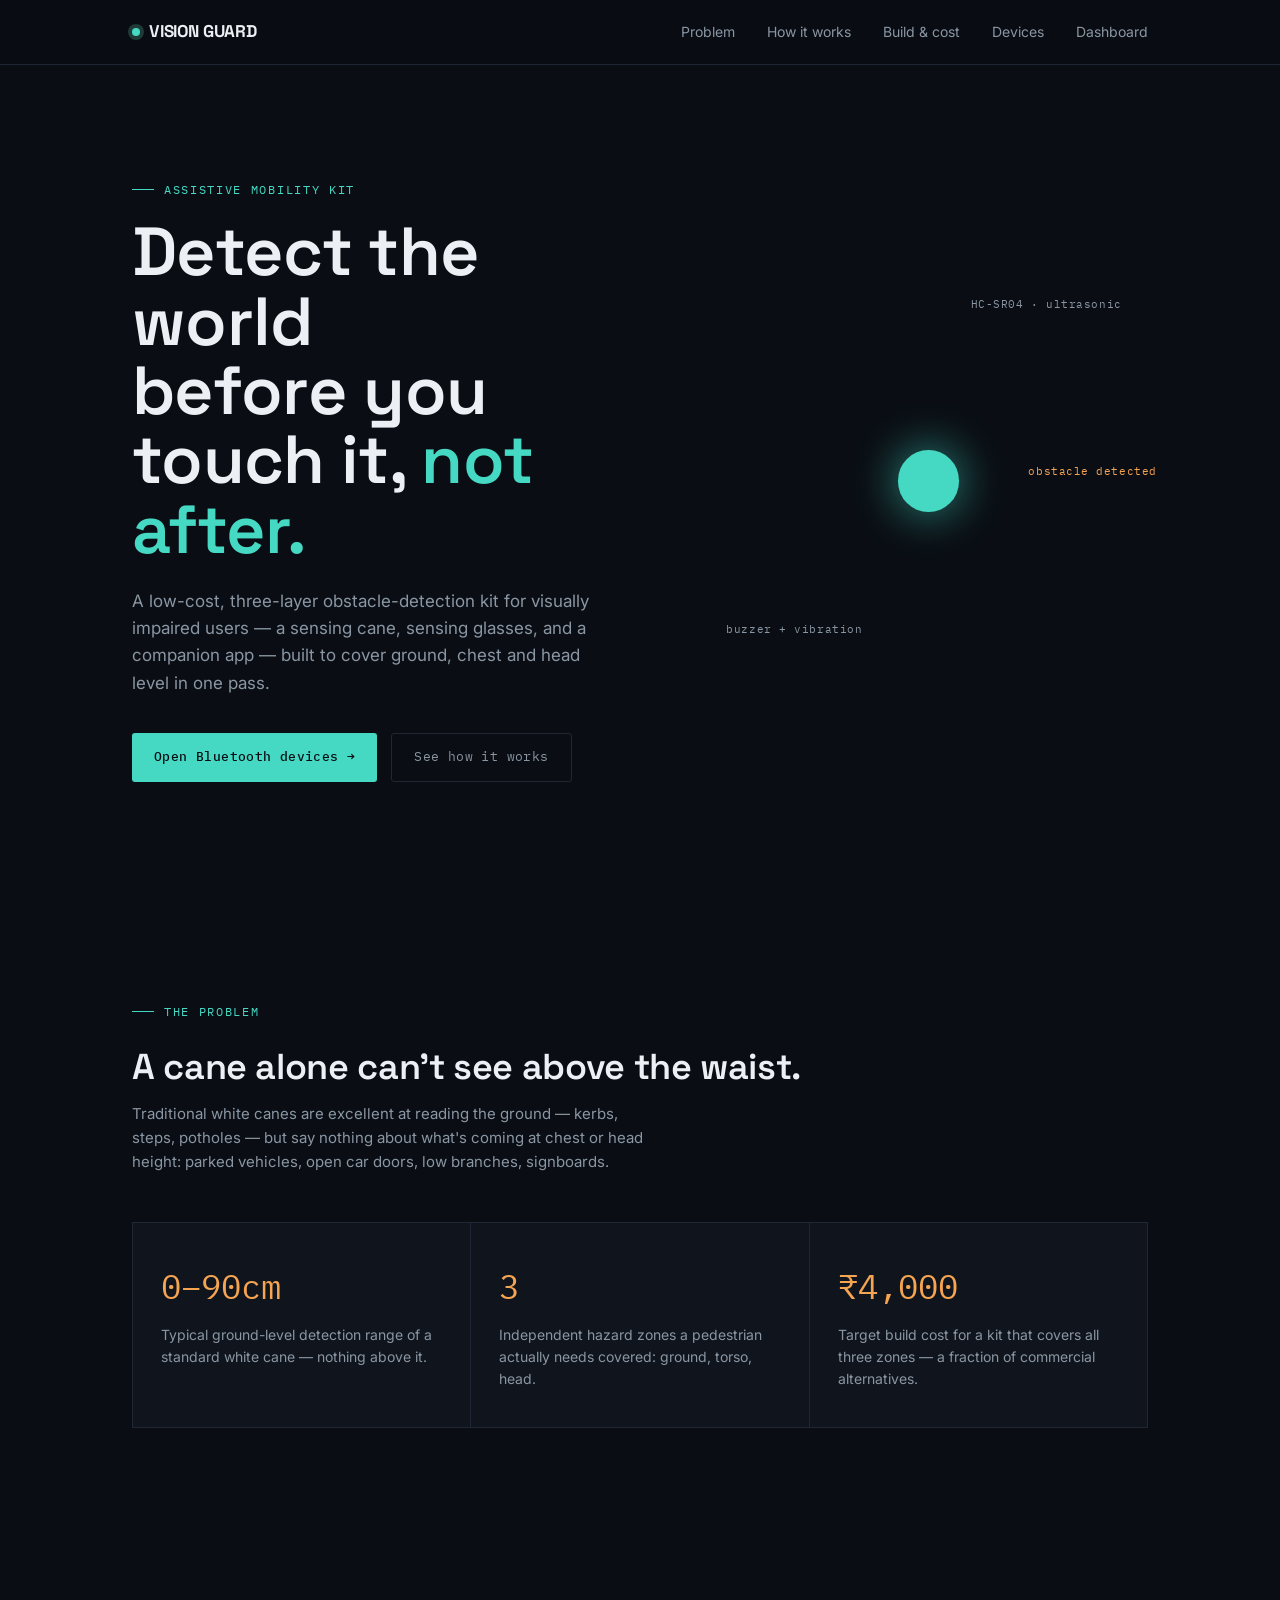
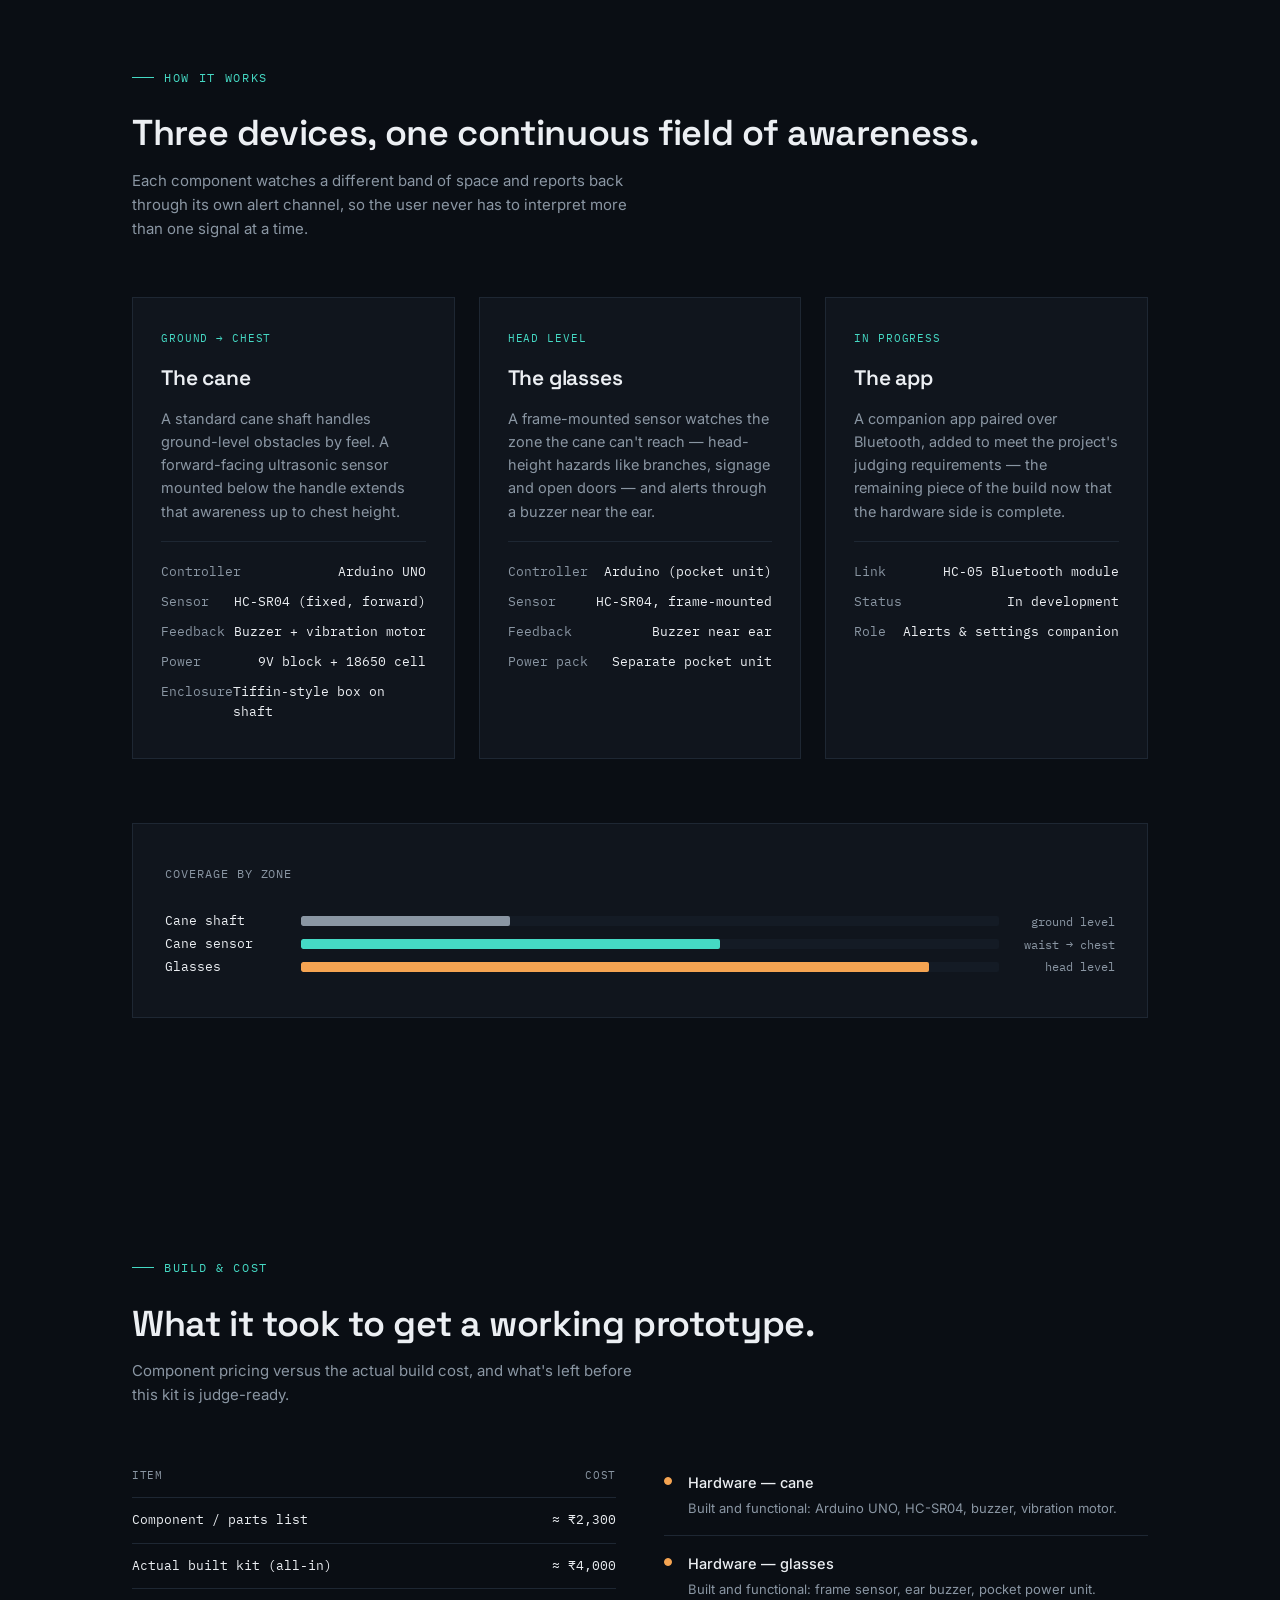
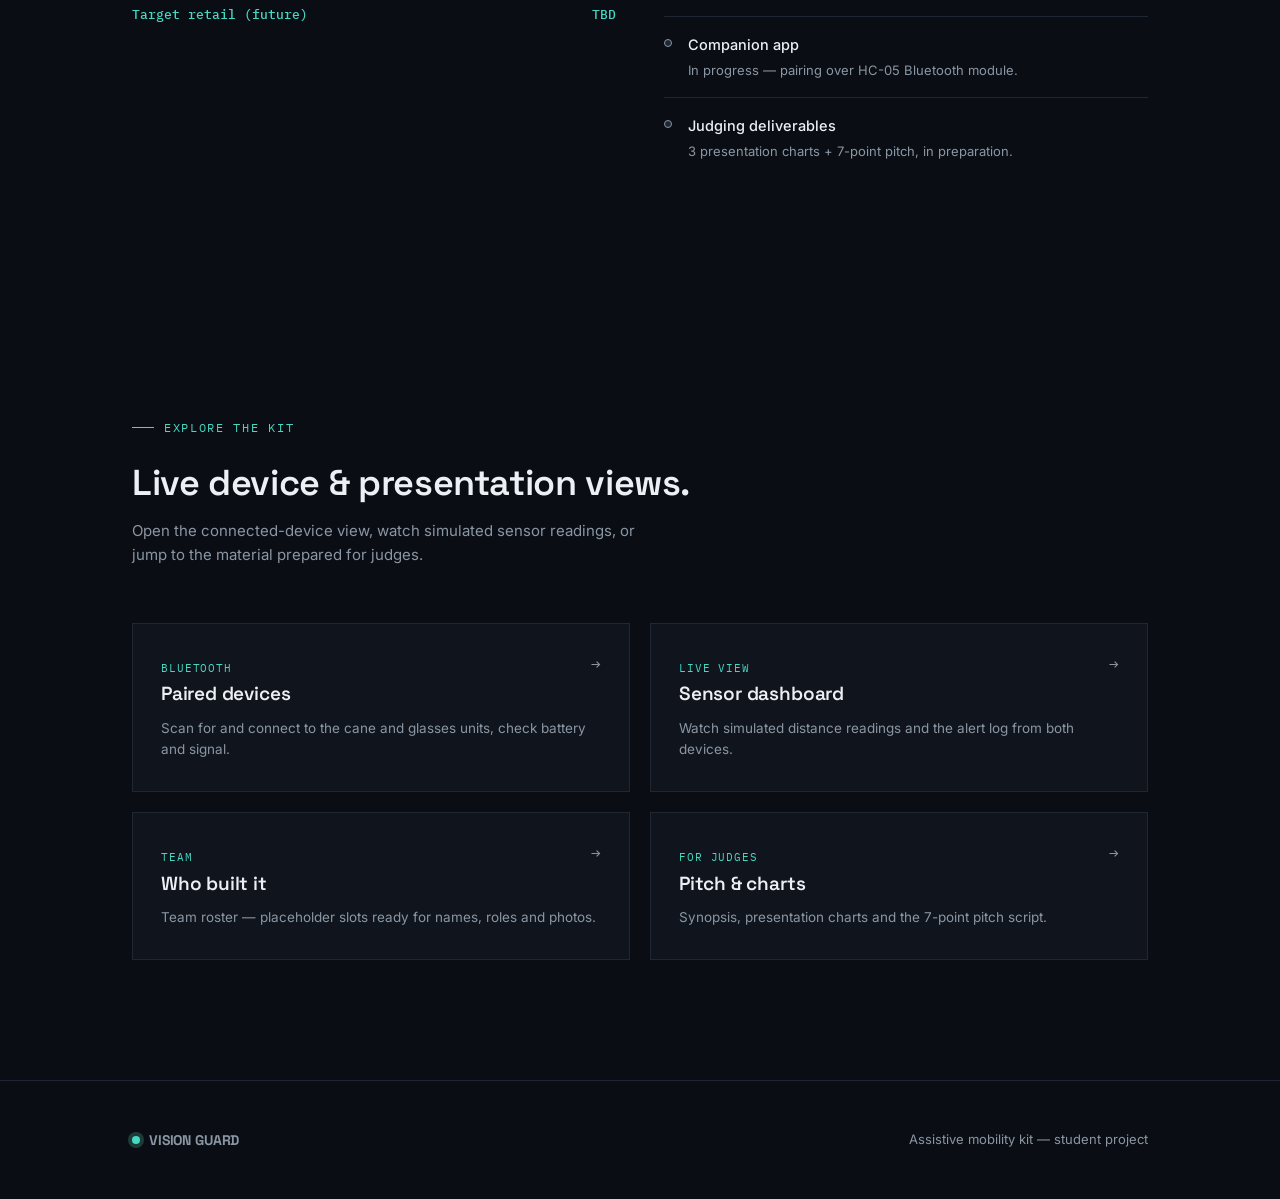
==== index.html @ 15d568cf "Add files via upload" ====
<!DOCTYPE html>
<html lang="en">
<head>
<meta charset="UTF-8">
<meta name="viewport" content="width=device-width, initial-scale=1.0">
<title>Vision Guard — Assistive Mobility Kit</title>
<link rel="preconnect" href="https://fonts.googleapis.com">
<link href="https://fonts.googleapis.com/css2?family=Space+Grotesk:wght@400;500;600;700&family=Inter:wght@400;500;600&family=IBM+Plex+Mono:wght@400;500&display=swap" rel="stylesheet">
<link rel="stylesheet" href="styles.css">
</head>
<body>

<header>
  <nav class="wrap">
    <a href="index.html" class="brand" style="text-decoration:none;"><span class="brand-dot"></span>VISION GUARD</a>
    <div class="navlinks">
      <a href="#problem">Problem</a>
      <a href="#how">How it works</a>
      <a href="#build">Build &amp; cost</a>
      <a href="devices.html">Devices</a>
      <a href="dashboard.html">Dashboard</a>
    </div>
  </nav>
</header>

<section class="hero">
  <div class="wrap hero-grid">
    <div>
      <div class="eyebrow">Assistive mobility kit</div>
      <h1>Detect the world<br>before you touch it, <span class="accent">not after.</span></h1>
      <p class="lede">A low-cost, three-layer obstacle-detection kit for visually impaired users — a sensing cane, sensing glasses, and a companion app — built to cover ground, chest and head level in one pass.</p>
      <div class="cta-row">
        <a href="devices.html" class="btn btn-primary">Open Bluetooth devices →</a>
        <a href="#how" class="btn btn-ghost">See how it works</a>
      </div>
    </div>
    <div class="sonar">
      <div class="sonar-ring r1"></div>
      <div class="sonar-ring r2"></div>
      <div class="sonar-ring r3"></div>
      <div class="sonar-core"></div>
      <span class="sonar-label l1">HC-SR04 · ultrasonic</span>
      <span class="sonar-label l2">buzzer + vibration</span>
      <span class="sonar-label l3">obstacle detected</span>
    </div>
  </div>
</section>

<section id="problem">
  <div class="wrap">
    <div class="eyebrow reveal">The problem</div>
    <h2 class="reveal">A cane alone can't see above the waist.</h2>
    <p class="section-sub reveal">Traditional white canes are excellent at reading the ground — kerbs, steps, potholes — but say nothing about what's coming at chest or head height: parked vehicles, open car doors, low branches, signboards.</p>
    <div class="problem-grid">
      <div class="stat-card reveal">
        <div class="stat-num">0–90cm</div>
        <p>Typical ground-level detection range of a standard white cane — nothing above it.</p>
      </div>
      <div class="stat-card reveal">
        <div class="stat-num">3</div>
        <p>Independent hazard zones a pedestrian actually needs covered: ground, torso, head.</p>
      </div>
      <div class="stat-card reveal">
        <div class="stat-num">₹4,000</div>
        <p>Target build cost for a kit that covers all three zones — a fraction of commercial alternatives.</p>
      </div>
    </div>
  </div>
</section>

<section id="how">
  <div class="wrap">
    <div class="eyebrow reveal">How it works</div>
    <h2 class="reveal">Three devices, one continuous field of awareness.</h2>
    <p class="section-sub reveal">Each component watches a different band of space and reports back through its own alert channel, so the user never has to interpret more than one signal at a time.</p>

    <div class="device-row">
      <div class="device-card reveal">
        <div class="device-tag">Ground → chest</div>
        <h3>The cane</h3>
        <p>A standard cane shaft handles ground-level obstacles by feel. A forward-facing ultrasonic sensor mounted below the handle extends that awareness up to chest height.</p>
        <ul class="spec-list">
          <li><span>Controller</span><span>Arduino UNO</span></li>
          <li><span>Sensor</span><span>HC-SR04 (fixed, forward)</span></li>
          <li><span>Feedback</span><span>Buzzer + vibration motor</span></li>
          <li><span>Power</span><span>9V block + 18650 cell</span></li>
          <li><span>Enclosure</span><span>Tiffin-style box on shaft</span></li>
        </ul>
      </div>

      <div class="device-card reveal">
        <div class="device-tag">Head level</div>
        <h3>The glasses</h3>
        <p>A frame-mounted sensor watches the zone the cane can't reach — head-height hazards like branches, signage and open doors — and alerts through a buzzer near the ear.</p>
        <ul class="spec-list">
          <li><span>Controller</span><span>Arduino (pocket unit)</span></li>
          <li><span>Sensor</span><span>HC-SR04, frame-mounted</span></li>
          <li><span>Feedback</span><span>Buzzer near ear</span></li>
          <li><span>Power pack</span><span>Separate pocket unit</span></li>
        </ul>
      </div>

      <div class="device-card reveal">
        <div class="device-tag">In progress</div>
        <h3>The app</h3>
        <p>A companion app paired over Bluetooth, added to meet the project's judging requirements — the remaining piece of the build now that the hardware side is complete.</p>
        <ul class="spec-list">
          <li><span>Link</span><span>HC-05 Bluetooth module</span></li>
          <li><span>Status</span><span>In development</span></li>
          <li><span>Role</span><span>Alerts &amp; settings companion</span></li>
        </ul>
      </div>
    </div>

    <div class="coverage reveal">
      <div class="coverage-title">Coverage by zone</div>
      <div class="cov-bar">
        <div class="cov-row">
          <span class="label">Cane shaft</span>
          <div class="cov-track"><div class="cov-fill" style="width:30%; background:var(--fog);"></div></div>
          <span class="range">ground level</span>
        </div>
        <div class="cov-row">
          <span class="label">Cane sensor</span>
          <div class="cov-track"><div class="cov-fill" style="width:60%; background:var(--teal);"></div></div>
          <span class="range">waist → chest</span>
        </div>
        <div class="cov-row">
          <span class="label">Glasses</span>
          <div class="cov-track"><div class="cov-fill" style="width:90%; background:var(--amber);"></div></div>
          <span class="range">head level</span>
        </div>
      </div>
    </div>
  </div>
</section>

<section id="build">
  <div class="wrap">
    <div class="eyebrow reveal">Build &amp; cost</div>
    <h2 class="reveal">What it took to get a working prototype.</h2>
    <p class="section-sub reveal">Component pricing versus the actual build cost, and what's left before this kit is judge-ready.</p>

    <div class="cost-split">
      <div class="reveal">
        <table class="cost-table">
          <tr><th>Item</th><th>Cost</th></tr>
          <tr><td>Component / parts list</td><td>≈ ₹2,300</td></tr>
          <tr><td>Actual built kit (all-in)</td><td>≈ ₹4,000</td></tr>
          <tr class="cost-total"><td>Target retail (future)</td><td>TBD</td></tr>
        </table>
      </div>
      <div class="reveal">
        <div class="roadmap-item">
          <span class="roadmap-dot active"></span>
          <div><h4>Hardware — cane</h4><p>Built and functional: Arduino UNO, HC-SR04, buzzer, vibration motor.</p></div>
        </div>
        <div class="roadmap-item">
          <span class="roadmap-dot active"></span>
          <div><h4>Hardware — glasses</h4><p>Built and functional: frame sensor, ear buzzer, pocket power unit.</p></div>
        </div>
        <div class="roadmap-item">
          <span class="roadmap-dot"></span>
          <div><h4>Companion app</h4><p>In progress — pairing over HC-05 Bluetooth module.</p></div>
        </div>
        <div class="roadmap-item">
          <span class="roadmap-dot"></span>
          <div><h4>Judging deliverables</h4><p>3 presentation charts + 7-point pitch, in preparation.</p></div>
        </div>
      </div>
    </div>
  </div>
</section>

<section id="explore">
  <div class="wrap">
    <div class="eyebrow reveal">Explore the kit</div>
    <h2 class="reveal">Live device &amp; presentation views.</h2>
    <p class="section-sub reveal">Open the connected-device view, watch simulated sensor readings, or jump to the material prepared for judges.</p>
    <div class="launch-grid">
      <a href="devices.html" class="launch-card reveal">
        <span class="lc-tag">Bluetooth</span>
        <h3>Paired devices</h3>
        <p>Scan for and connect to the cane and glasses units, check battery and signal.</p>
        <span class="lc-arrow">→</span>
      </a>
      <a href="dashboard.html" class="launch-card reveal">
        <span class="lc-tag">Live view</span>
        <h3>Sensor dashboard</h3>
        <p>Watch simulated distance readings and the alert log from both devices.</p>
        <span class="lc-arrow">→</span>
      </a>
      <a href="team.html" class="launch-card reveal">
        <span class="lc-tag">Team</span>
        <h3>Who built it</h3>
        <p>Team roster — placeholder slots ready for names, roles and photos.</p>
        <span class="lc-arrow">→</span>
      </a>
      <a href="pitch.html" class="launch-card reveal">
        <span class="lc-tag">For judges</span>
        <h3>Pitch &amp; charts</h3>
        <p>Synopsis, presentation charts and the 7-point pitch script.</p>
        <span class="lc-arrow">→</span>
      </a>
    </div>
  </div>
</section>

<footer>
  <div class="wrap footer-row">
    <div class="brand"><span class="brand-dot"></span>VISION GUARD</div>
    <div>Assistive mobility kit — student project</div>
  </div>
</footer>

<script>
  const revealEls = document.querySelectorAll('.reveal');
  const io = new IntersectionObserver((entries)=>{
    entries.forEach(e=>{
      if(e.isIntersecting){ e.target.classList.add('in'); io.unobserve(e.target); }
    });
  }, {threshold:0.12});
  revealEls.forEach(el=>io.observe(el));
</script>

</body>
</html>
---- styles.css ----
:root{
    --ink:#0A0E14;
    --panel:#10151D;
    --panel-raised:#141B25;
    --line:#1E2733;
    --fog:#8A96A3;
    --paper:#ECEFF3;
    --teal:#45D9C4;
    --teal-dim:#1F3B38;
    --amber:#F5A452;
    --amber-dim:#3A2A1A;
    --display: 'Space Grotesk', sans-serif;
    --body: 'Inter', sans-serif;
    --mono: 'IBM Plex Mono', monospace;
  }

  *{margin:0;padding:0;box-sizing:border-box;}
  html{scroll-behavior:smooth;}
  body{
    background:var(--ink);
    color:var(--paper);
    font-family:var(--body);
    line-height:1.6;
    overflow-x:hidden;
  }
  a{color:inherit;}

  ::selection{background:var(--teal);color:var(--ink);}

  @media (prefers-reduced-motion: reduce){
    *{animation-duration:0.01ms !important; animation-iteration-count:1 !important; transition-duration:0.01ms !important;}
  }

  /* ---------- layout shells ---------- */
  .wrap{max-width:1080px;margin:0 auto;padding:0 32px;}
  section{padding:120px 0;}
  @media (max-width:720px){
    section{padding:72px 0;}
    .wrap{padding:0 20px;}
  }

  .eyebrow{
    font-family:var(--mono);
    font-size:12px;
    letter-spacing:0.14em;
    text-transform:uppercase;
    color:var(--teal);
    display:flex;
    align-items:center;
    gap:10px;
    margin-bottom:18px;
  }
  .eyebrow::before{
    content:"";
    width:22px;height:1px;
    background:var(--teal);
    display:inline-block;
  }

  h1,h2,h3{font-family:var(--display); font-weight:600; letter-spacing:-0.01em;}

  /* ---------- nav ---------- */
  header{
    position:fixed; top:0; left:0; right:0;
    z-index:50;
    background:rgba(10,14,20,0.72);
    backdrop-filter:blur(10px);
    border-bottom:1px solid var(--line);
  }
  nav.wrap{
    display:flex; align-items:center; justify-content:space-between;
    height:64px;
  }
  .brand{
    font-family:var(--display); font-weight:700; font-size:17px;
    display:flex; align-items:center; gap:9px;
    letter-spacing:-0.01em;
  }
  .brand-dot{
    width:8px;height:8px;border-radius:50%;
    background:var(--teal);
    box-shadow:0 0 0 4px var(--teal-dim);
  }
  .navlinks{display:flex; gap:32px; font-size:14px; color:var(--fog);}
  .navlinks a{text-decoration:none; transition:color .2s;}
  .navlinks a:hover{color:var(--paper);}
  @media (max-width:640px){ .navlinks{display:none;} }

  /* ---------- hero / sonar ---------- */
  .hero{
    padding:180px 0 100px;
    position:relative;
    overflow:hidden;
  }
  .hero-grid{
    display:grid;
    grid-template-columns:1.1fr 0.9fr;
    gap:40px;
    align-items:center;
  }
  @media (max-width:860px){
    .hero-grid{grid-template-columns:1fr; gap:64px;}
    .hero{padding:140px 0 60px;}
  }

  .hero h1{
    font-size:clamp(40px,6vw,68px);
    line-height:1.02;
    margin-bottom:24px;
  }
  .hero h1 .accent{color:var(--teal);}
  .hero p.lede{
    font-size:17px;
    color:var(--fog);
    max-width:460px;
    margin-bottom:36px;
  }
  .cta-row{display:flex; gap:14px; flex-wrap:wrap;}
  .btn{
    font-family:var(--mono);
    font-size:13px;
    letter-spacing:0.03em;
    padding:13px 22px;
    border-radius:3px;
    text-decoration:none;
    display:inline-flex;
    align-items:center;
    gap:8px;
    transition:transform .15s ease, background .2s ease, border-color .2s ease;
  }
  .btn-primary{
    background:var(--teal);
    color:var(--ink);
    font-weight:500;
  }
  .btn-primary:hover{transform:translateY(-1px); background:#5be6d2;}
  .btn-ghost{
    border:1px solid var(--line);
    color:var(--fog);
  }
  .btn-ghost:hover{border-color:var(--teal); color:var(--paper);}

  /* sonar visual */
  .sonar{
    position:relative;
    aspect-ratio:1/1;
    display:flex; align-items:center; justify-content:center;
  }
  .sonar-ring{
    position:absolute;
    border:1px solid var(--teal);
    border-radius:50%;
    opacity:0;
    animation:ping 3.6s cubic-bezier(.25,.6,.4,1) infinite;
  }
  .sonar-ring.r1{width:34%; height:34%; animation-delay:0s;}
  .sonar-ring.r2{width:34%; height:34%; animation-delay:1.2s;}
  .sonar-ring.r3{width:34%; height:34%; animation-delay:2.4s;}
  @keyframes ping{
    0%{ width:20%; height:20%; opacity:0.9; border-color:var(--teal);}
    70%{ opacity:0.15; }
    100%{ width:98%; height:98%; opacity:0; border-color:var(--amber);}
  }
  .sonar-core{
    position:relative;
    z-index:2;
    width:14%; height:14%;
    border-radius:50%;
    background:var(--teal);
    box-shadow:0 0 40px 6px rgba(69,217,196,0.45);
  }
  .sonar-label{
    position:absolute;
    font-family:var(--mono);
    font-size:11px;
    color:var(--fog);
    letter-spacing:0.05em;
  }
  .sonar-label.l1{ top:8%; right:6%; }
  .sonar-label.l2{ bottom:14%; left:4%; }
  .sonar-label.l3{ top:46%; right:-2%; color:var(--amber); }

  /* ---------- section: problem ---------- */
  .problem-grid{
    display:grid;
    grid-template-columns:repeat(3,1fr);
    gap:1px;
    background:var(--line);
    border:1px solid var(--line);
    margin-top:48px;
  }
  @media (max-width:720px){ .problem-grid{grid-template-columns:1fr;} }
  .stat-card{
    background:var(--panel);
    padding:36px 28px;
  }
  .stat-num{
    font-family:var(--mono);
    font-size:34px;
    color:var(--amber);
    margin-bottom:10px;
  }
  .stat-card p{color:var(--fog); font-size:14px;}

  /* ---------- section: how it works ---------- */
  .device-row{
    display:grid;
    grid-template-columns:repeat(3, 1fr);
    gap:24px;
    margin-top:56px;
  }
  @media (max-width:860px){ .device-row{grid-template-columns:1fr;} }

  .device-card{
    background:var(--panel);
    border:1px solid var(--line);
    padding:32px 28px;
    position:relative;
    transition:border-color .2s ease, transform .2s ease;
  }
  .device-card:hover{ border-color:var(--teal); transform:translateY(-3px); }
  .device-tag{
    font-family:var(--mono);
    font-size:11px;
    color:var(--teal);
    letter-spacing:0.08em;
    text-transform:uppercase;
    margin-bottom:14px;
  }
  .device-card h3{font-size:21px; margin-bottom:12px;}
  .device-card p{color:var(--fog); font-size:14.5px; margin-bottom:18px;}
  .spec-list{list-style:none; border-top:1px solid var(--line); padding-top:14px;}
  .spec-list li{
    display:flex; justify-content:space-between;
    font-family:var(--mono);
    font-size:12.5px;
    color:var(--fog);
    padding:5px 0;
  }
  .spec-list li span:last-child{color:var(--paper);}

  /* coverage diagram */
  .coverage{
    margin-top:64px;
    background:var(--panel);
    border:1px solid var(--line);
    padding:40px 32px;
  }
  .coverage-title{font-family:var(--mono); font-size:12px; color:var(--fog); letter-spacing:0.08em; text-transform:uppercase; margin-bottom:28px;}
  .cov-bar{display:flex; flex-direction:column; gap:2px;}
  .cov-row{
    display:grid;
    grid-template-columns:120px 1fr 100px;
    align-items:center;
    gap:16px;
  }
  @media (max-width:600px){ .cov-row{grid-template-columns:90px 1fr 70px; font-size:12px;} }
  .cov-row .label{font-family:var(--mono); font-size:13px; color:var(--paper);}
  .cov-track{height:10px; background:var(--panel-raised); border-radius:2px; overflow:hidden;}
  .cov-fill{height:100%; border-radius:2px;}
  .cov-row .range{font-family:var(--mono); font-size:12px; color:var(--fog); text-align:right;}

  /* ---------- build & cost ---------- */
  .cost-split{
    display:grid;
    grid-template-columns:1fr 1fr;
    gap:48px;
    margin-top:48px;
    align-items:start;
  }
  @media (max-width:780px){ .cost-split{grid-template-columns:1fr; gap:40px;} }
  .cost-table{width:100%; border-collapse:collapse; font-family:var(--mono); font-size:13px;}
  .cost-table td, .cost-table th{padding:12px 0; border-bottom:1px solid var(--line); text-align:left;}
  .cost-table th{color:var(--fog); font-weight:400; font-size:11px; text-transform:uppercase; letter-spacing:0.06em;}
  .cost-table td:last-child, .cost-table th:last-child{text-align:right;}
  .cost-total td{color:var(--teal); font-weight:500; border-bottom:none; padding-top:16px;}

  .roadmap-item{
    display:flex; gap:16px;
    padding:16px 0;
    border-bottom:1px solid var(--line);
  }
  .roadmap-item:last-child{border-bottom:none;}
  .roadmap-dot{
    width:8px;height:8px;border-radius:50%;
    background:var(--line);
    border:1px solid var(--fog);
    margin-top:6px;
    flex-shrink:0;
  }
  .roadmap-dot.active{background:var(--amber); border-color:var(--amber);}
  .roadmap-item h4{font-size:14.5px; font-weight:500; margin-bottom:4px;}
  .roadmap-item p{font-size:13px; color:var(--fog);}

  /* ---------- placeholder sections ---------- */
  .placeholder{
    border:1px dashed var(--line);
    background:var(--panel);
    padding:48px 32px;
    text-align:center;
    margin-top:48px;
  }
  .placeholder .ph-tag{
    font-family:var(--mono); font-size:11px; color:var(--amber);
    letter-spacing:0.08em; text-transform:uppercase; margin-bottom:10px;
  }
  .placeholder h4{font-size:18px; margin-bottom:8px; color:var(--paper);}
  .placeholder p{font-size:13.5px; color:var(--fog); max-width:480px; margin:0 auto;}

  .team-grid{
    display:grid;
    grid-template-columns:repeat(4,1fr);
    gap:20px;
    margin-top:48px;
  }
  @media (max-width:780px){ .team-grid{grid-template-columns:repeat(2,1fr);} }
  .team-slot{
    aspect-ratio:3/4;
    border:1px dashed var(--line);
    background:var(--panel);
    display:flex; flex-direction:column; align-items:center; justify-content:center;
    gap:8px;
    color:var(--fog);
    font-family:var(--mono); font-size:12px;
  }
  .team-slot .plus{font-size:22px; color:var(--line);}

  /* ---------- footer ---------- */
  footer{
    border-top:1px solid var(--line);
    padding:48px 0;
    color:var(--fog);
    font-size:13px;
  }
  .footer-row{display:flex; justify-content:space-between; align-items:center; flex-wrap:wrap; gap:16px;}
  .footer-row .brand{font-size:14px;}

  /* reveal on scroll */
  .reveal{
    opacity:0;
    transform:translateY(18px);
    transition:opacity .6s ease, transform .6s ease;
  }
  .reveal.in{opacity:1; transform:translateY(0);}

  h2{font-size:clamp(26px,3.4vw,36px); margin-bottom:6px;}
  .section-sub{color:var(--fog); font-size:15px; max-width:520px;}

/* ---------- page hero (non-landing pages) ---------- */
.page-hero{padding:150px 0 60px;}
.page-hero h1{font-size:clamp(32px,5vw,48px); margin-bottom:14px;}
.page-hero p.lede{color:var(--fog); font-size:16px; max-width:560px;}
.status-pill{
  display:inline-flex; align-items:center; gap:8px;
  font-family:var(--mono); font-size:12px; letter-spacing:0.05em;
  padding:7px 14px; border-radius:20px;
  border:1px solid var(--line); color:var(--fog);
  margin-bottom:22px;
}
.status-pill .dot{width:7px;height:7px;border-radius:50%; background:var(--fog);}
.status-pill.on{border-color:var(--teal-dim); color:var(--teal);}
.status-pill.on .dot{background:var(--teal); box-shadow:0 0 0 3px var(--teal-dim);}

/* ---------- bluetooth scan / device cards ---------- */
.scan-bar{
  display:flex; align-items:center; justify-content:space-between;
  background:var(--panel); border:1px solid var(--line);
  padding:18px 24px; margin-top:40px; margin-bottom:28px;
}
.scan-left{display:flex; align-items:center; gap:14px;}
.scan-ring{
  width:22px; height:22px; border-radius:50%;
  border:2px solid var(--teal-dim); border-top-color:var(--teal);
  animation:spin 1s linear infinite;
}
.scan-ring.idle{animation:none; border-top-color:var(--teal-dim);}
@keyframes spin{to{transform:rotate(360deg);}}
.scan-text{font-family:var(--mono); font-size:13px; color:var(--fog);}
.scan-text b{color:var(--paper); font-weight:500;}

.device-list{display:flex; flex-direction:column; gap:14px;}
.device-row-card{
  background:var(--panel); border:1px solid var(--line);
  padding:24px 26px;
  display:grid;
  grid-template-columns:auto 1fr auto auto;
  align-items:center;
  gap:24px;
  transition:border-color .2s ease;
}
.device-row-card.connected{border-color:var(--teal-dim);}
@media (max-width:720px){
  .device-row-card{grid-template-columns:auto 1fr; row-gap:16px;}
  .device-row-card .dc-battery, .device-row-card .dc-action{grid-column:2;}
}
.dc-icon{
  width:44px; height:44px; border-radius:8px;
  background:var(--panel-raised); border:1px solid var(--line);
  display:flex; align-items:center; justify-content:center;
  font-size:19px;
}
.dc-info h4{font-size:15.5px; font-weight:500; margin-bottom:4px;}
.dc-info p{font-family:var(--mono); font-size:11.5px; color:var(--fog);}
.dc-battery{display:flex; align-items:center; gap:8px; font-family:var(--mono); font-size:12px; color:var(--fog);}
.batt-track{width:38px; height:10px; border:1px solid var(--fog); border-radius:2px; padding:1px; display:flex;}
.batt-fill{height:100%; border-radius:1px; background:var(--teal);}
.dc-action{
  font-family:var(--mono); font-size:12px; letter-spacing:0.03em;
  padding:9px 18px; border-radius:3px; cursor:pointer;
  border:1px solid var(--line); background:transparent; color:var(--fog);
  transition:all .18s ease;
}
.dc-action:hover{border-color:var(--teal); color:var(--paper);}
.dc-action.is-connected{background:var(--teal-dim); border-color:var(--teal-dim); color:var(--teal);}
.dc-action.is-connected:hover{border-color:#e0655f; color:#e0655f; background:transparent;}

/* ---------- dashboard readouts ---------- */
.readout-grid{
  display:grid; grid-template-columns:repeat(3,1fr); gap:1px;
  background:var(--line); border:1px solid var(--line);
  margin-top:40px;
}
@media (max-width:780px){ .readout-grid{grid-template-columns:1fr;} }
.readout-card{background:var(--panel); padding:28px 26px;}
.readout-label{font-family:var(--mono); font-size:11px; color:var(--fog); text-transform:uppercase; letter-spacing:0.07em; margin-bottom:12px;}
.readout-value{font-family:var(--mono); font-size:32px; color:var(--teal); margin-bottom:4px;}
.readout-value.alert{color:var(--amber);}
.readout-sub{font-size:12.5px; color:var(--fog);}

.log-panel{
  margin-top:40px; background:var(--panel); border:1px solid var(--line);
}
.log-head{
  padding:16px 24px; border-bottom:1px solid var(--line);
  font-family:var(--mono); font-size:12px; color:var(--fog);
  text-transform:uppercase; letter-spacing:0.07em;
}
.log-body{max-height:280px; overflow-y:auto;}
.log-row{
  display:grid; grid-template-columns:90px 1fr auto;
  gap:16px; padding:12px 24px;
  border-bottom:1px solid var(--line);
  font-family:var(--mono); font-size:12.5px;
  align-items:center;
}
.log-row:last-child{border-bottom:none;}
.log-time{color:var(--fog);}
.log-source{color:var(--paper);}
.log-tag{
  font-size:10.5px; padding:3px 9px; border-radius:12px;
  text-transform:uppercase; letter-spacing:0.05em;
}
.log-tag.warn{background:var(--amber-dim); color:var(--amber);}
.log-tag.info{background:var(--teal-dim); color:var(--teal);}

/* ---------- buttons row for landing nav-out ---------- */
.launch-grid{
  display:grid; grid-template-columns:repeat(2,1fr); gap:20px;
  margin-top:56px;
}
@media (max-width:720px){ .launch-grid{grid-template-columns:1fr;} }
.launch-card{
  background:var(--panel); border:1px solid var(--line);
  padding:30px 28px; text-decoration:none; color:var(--paper);
  display:block; transition:all .2s ease; position:relative;
}
.launch-card:hover{border-color:var(--teal); transform:translateY(-2px);}
.launch-card .lc-tag{font-family:var(--mono); font-size:11px; color:var(--teal); letter-spacing:0.08em; text-transform:uppercase; margin-bottom:12px;}
.launch-card h3{font-size:19px; margin-bottom:8px;}
.launch-card p{font-size:13.5px; color:var(--fog); margin-bottom:0;}
.launch-card .lc-arrow{position:absolute; top:28px; right:28px; color:var(--fog); font-family:var(--mono); transition:transform .2s ease;}
.launch-card:hover .lc-arrow{transform:translateX(4px); color:var(--teal);}
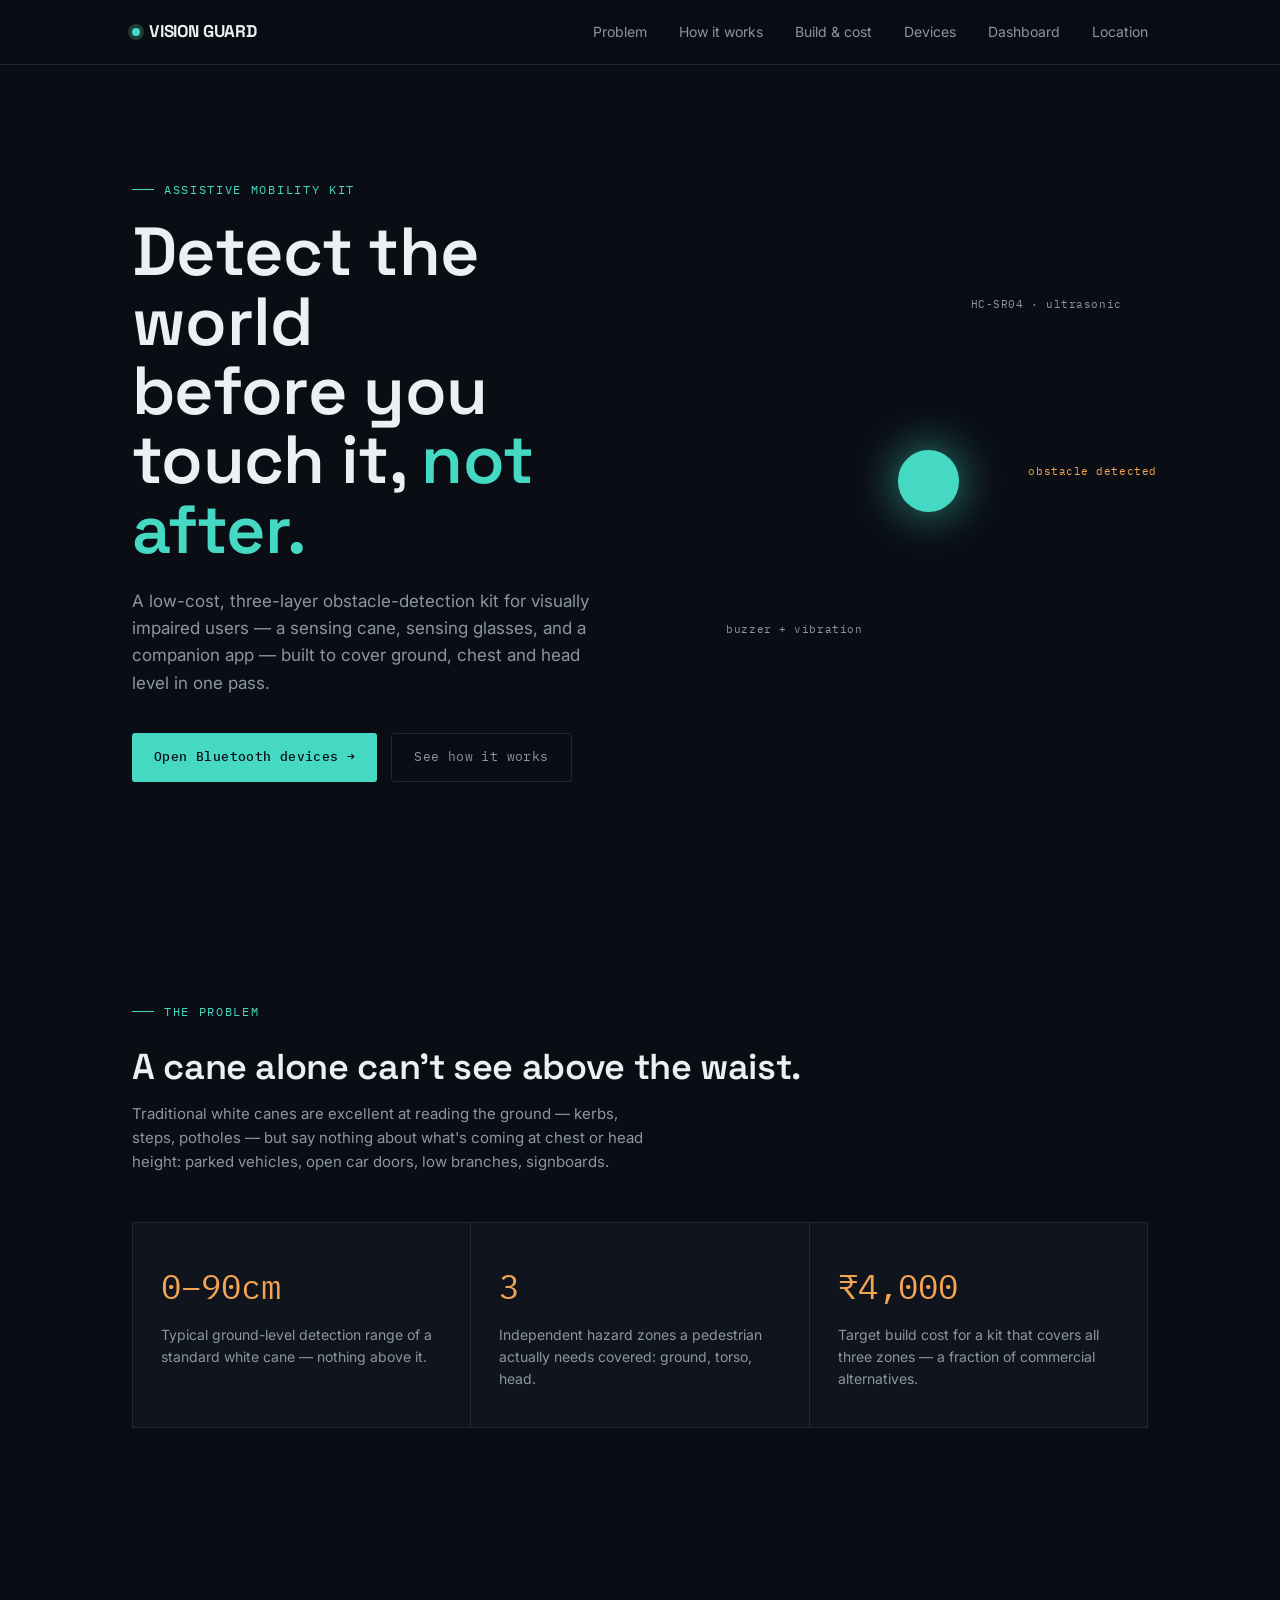
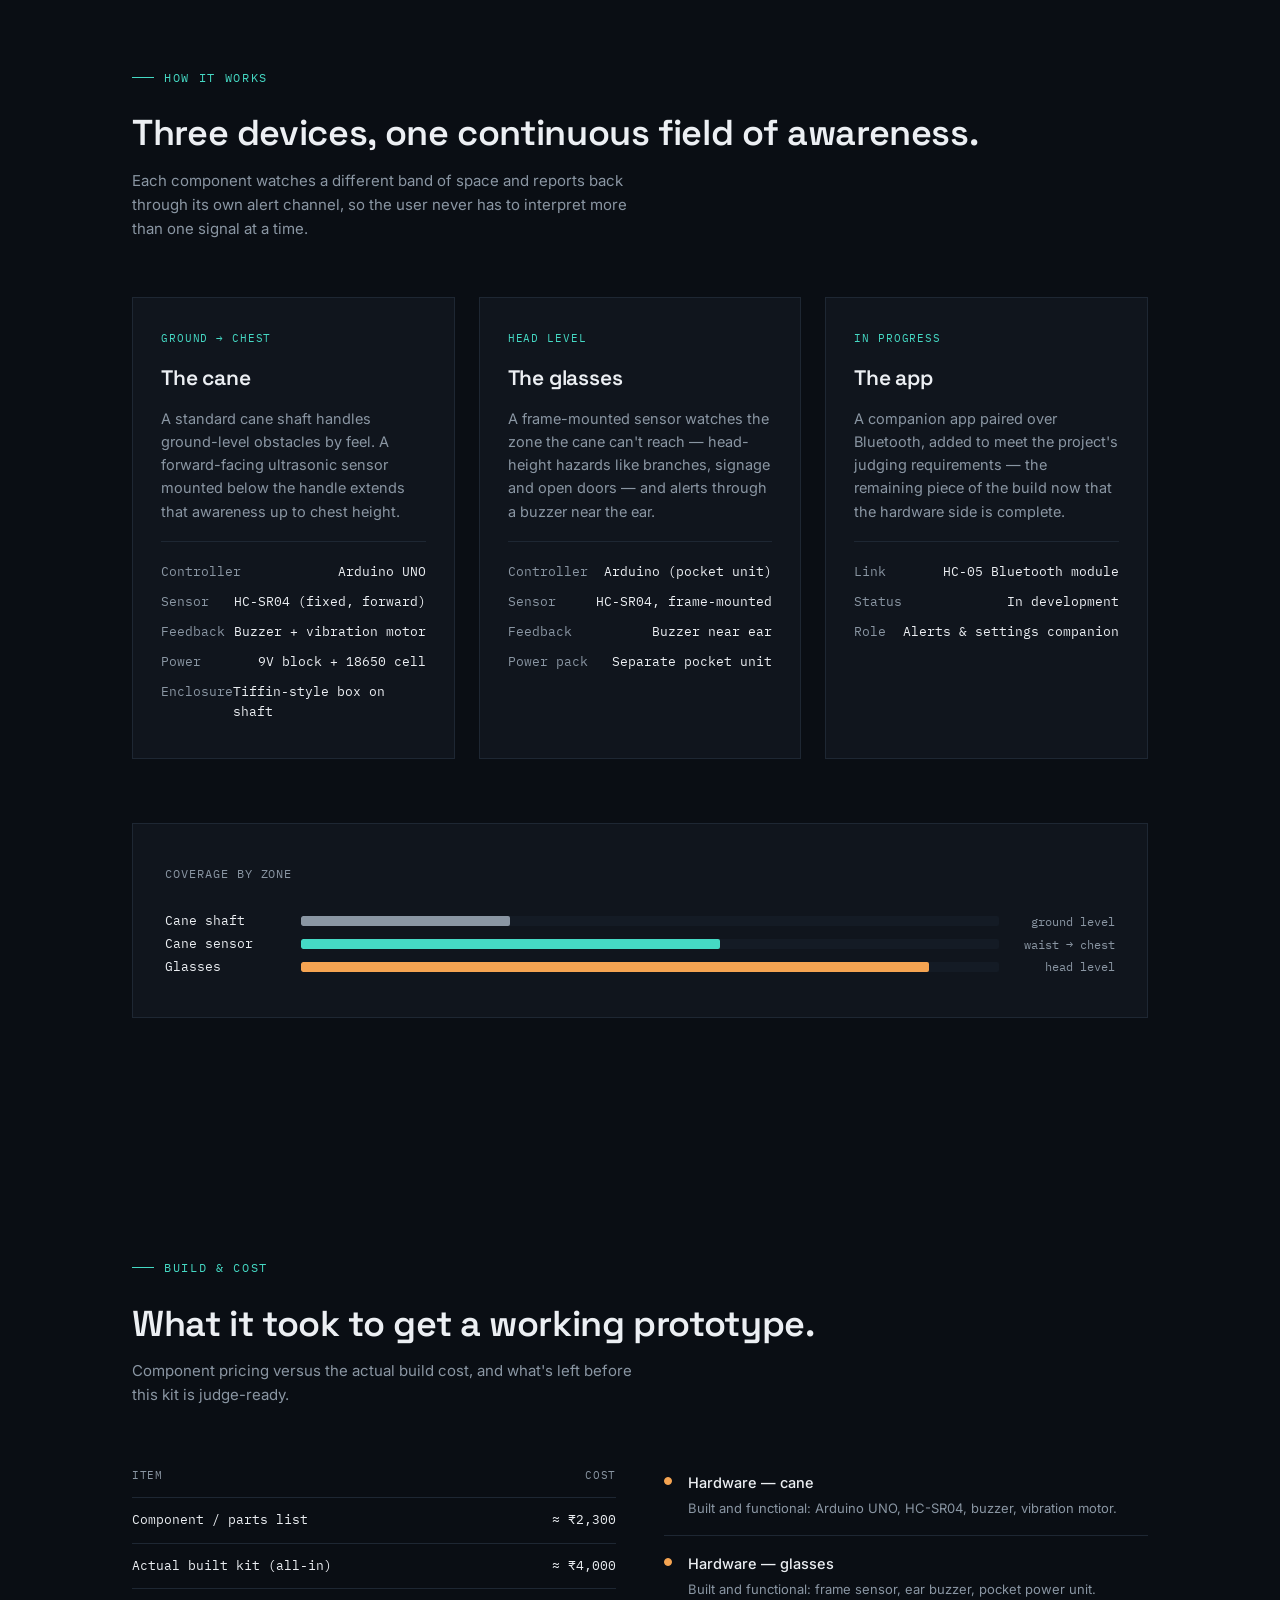
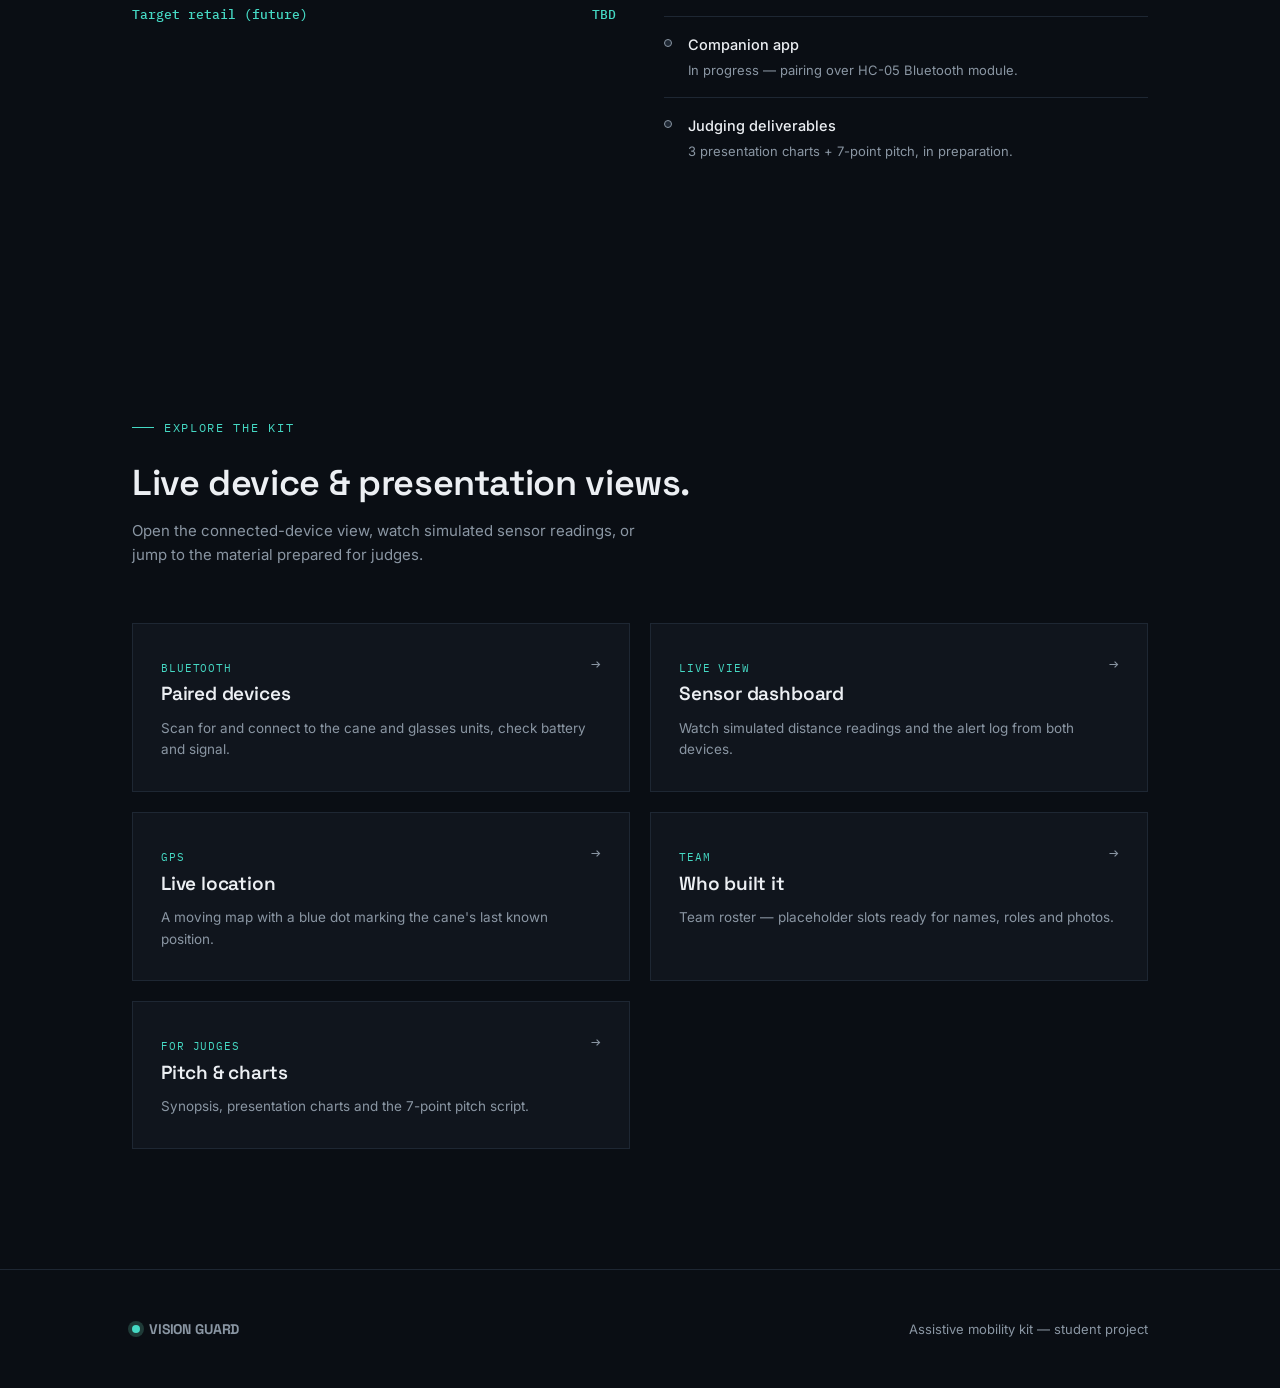
==== commit 8451eb0b: "Add files via upload" ====
--- a/index.html
+++ b/index.html
@@ -19,6 +19,7 @@
       <a href="#build">Build &amp; cost</a>
       <a href="devices.html">Devices</a>
       <a href="dashboard.html">Dashboard</a>
+      <a href="location.html">Location</a>
     </div>
   </nav>
 </header>
@@ -190,6 +191,12 @@
         <p>Watch simulated distance readings and the alert log from both devices.</p>
         <span class="lc-arrow">→</span>
       </a>
+      <a href="location.html" class="launch-card reveal">
+        <span class="lc-tag">GPS</span>
+        <h3>Live location</h3>
+        <p>A moving map with a blue dot marking the cane's last known position.</p>
+        <span class="lc-arrow">→</span>
+      </a>
       <a href="team.html" class="launch-card reveal">
         <span class="lc-tag">Team</span>
         <h3>Who built it</h3>
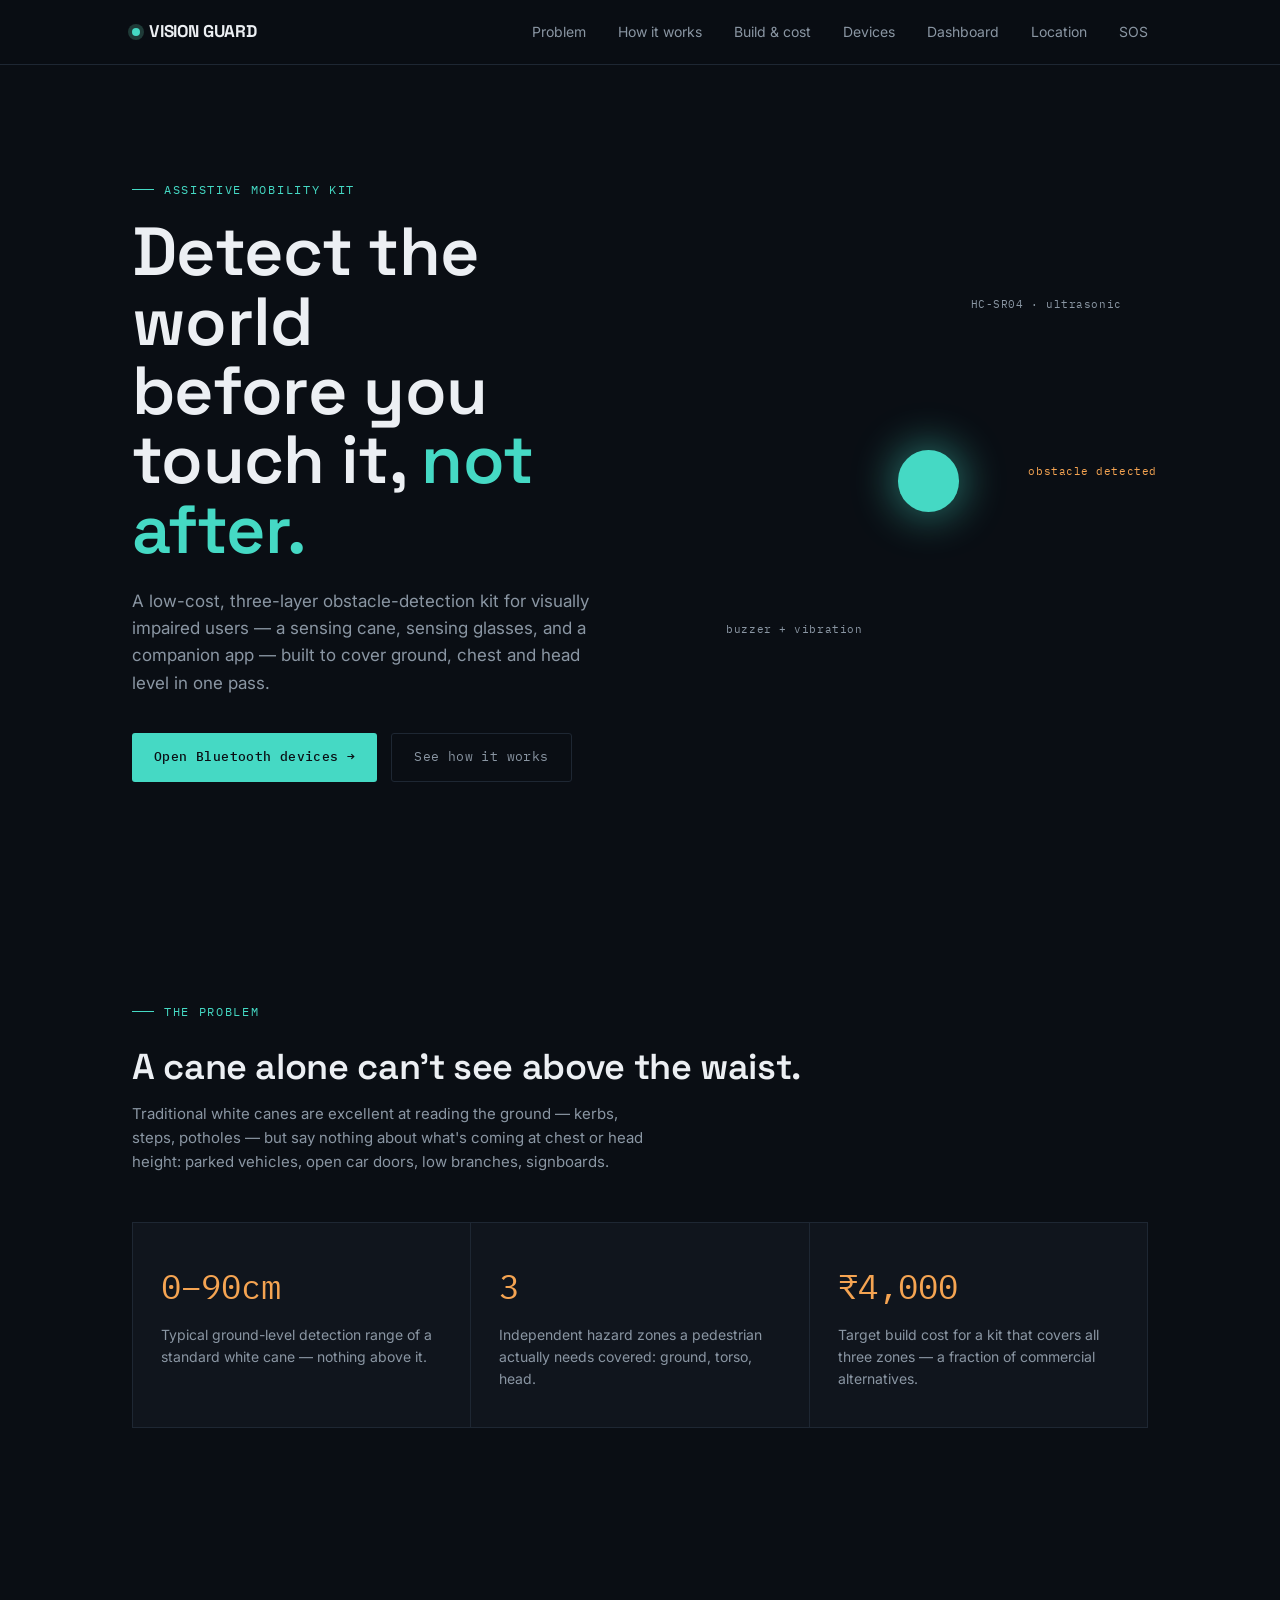
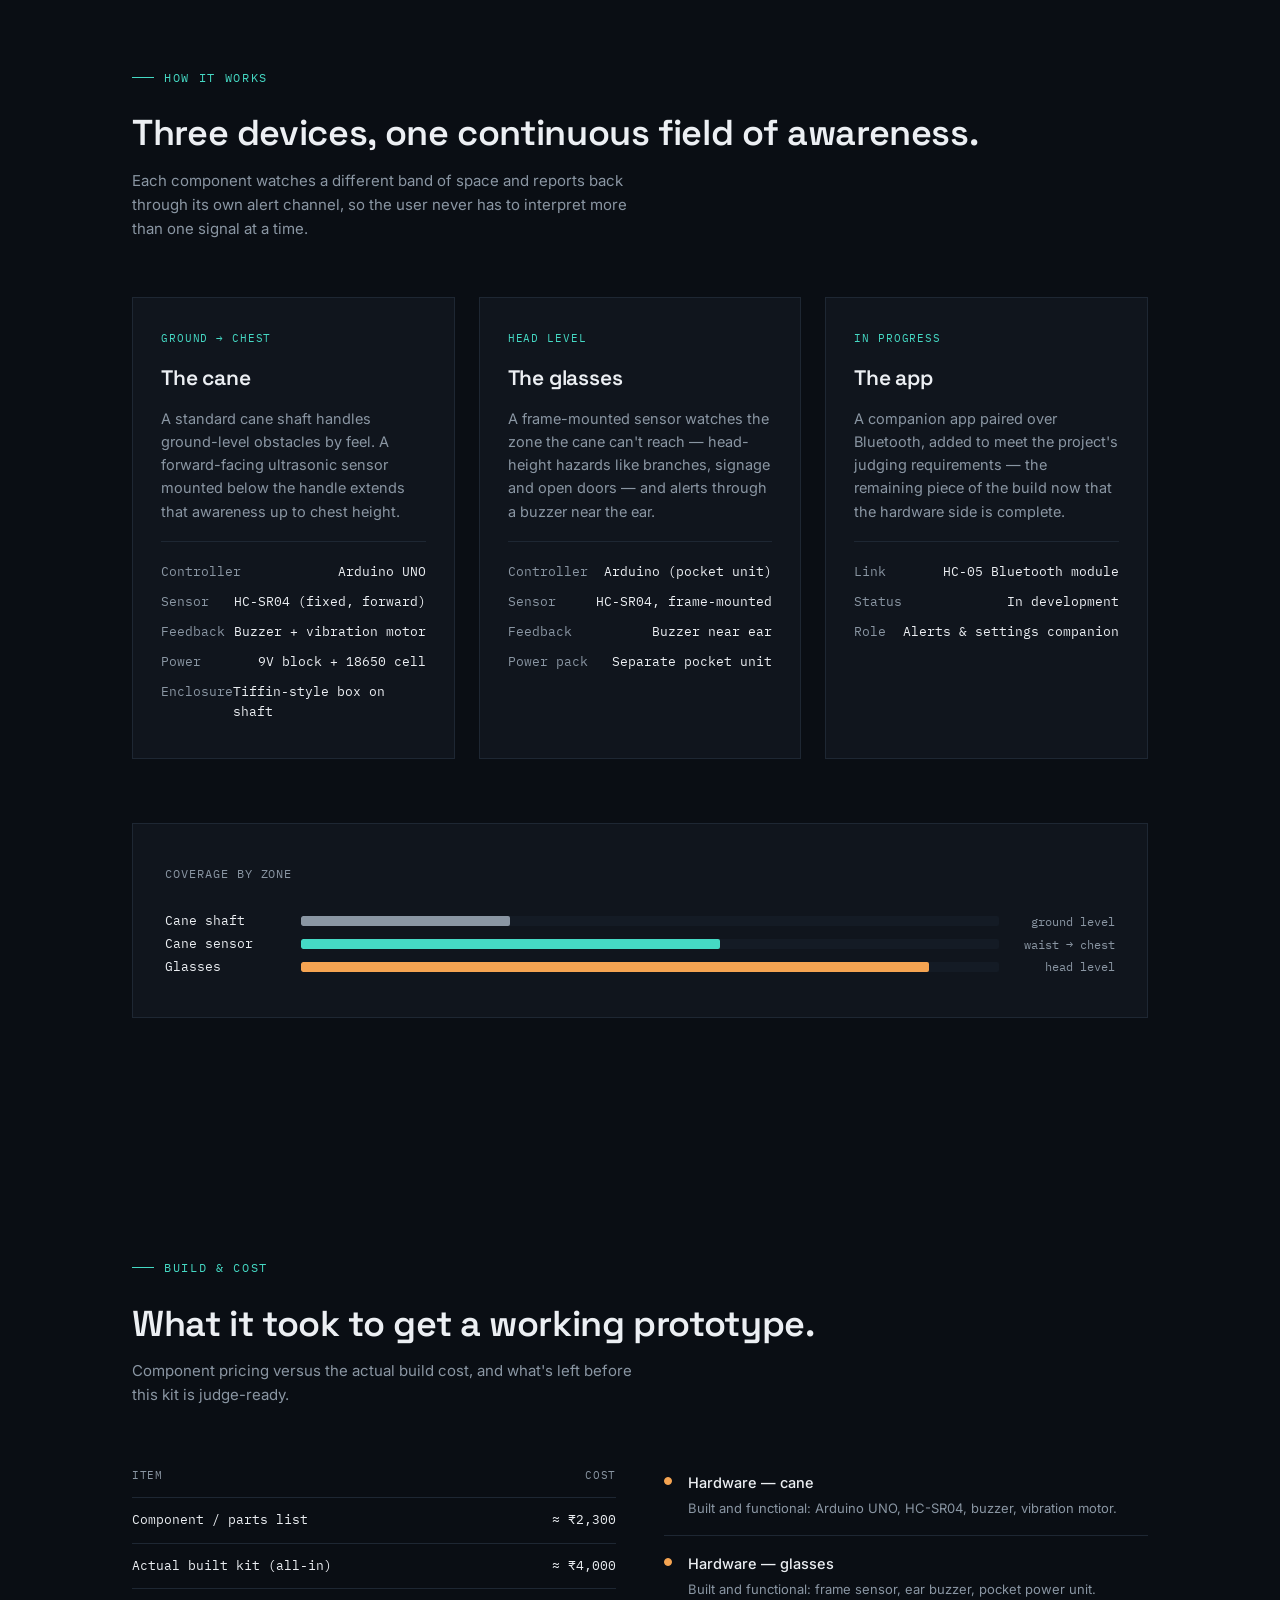
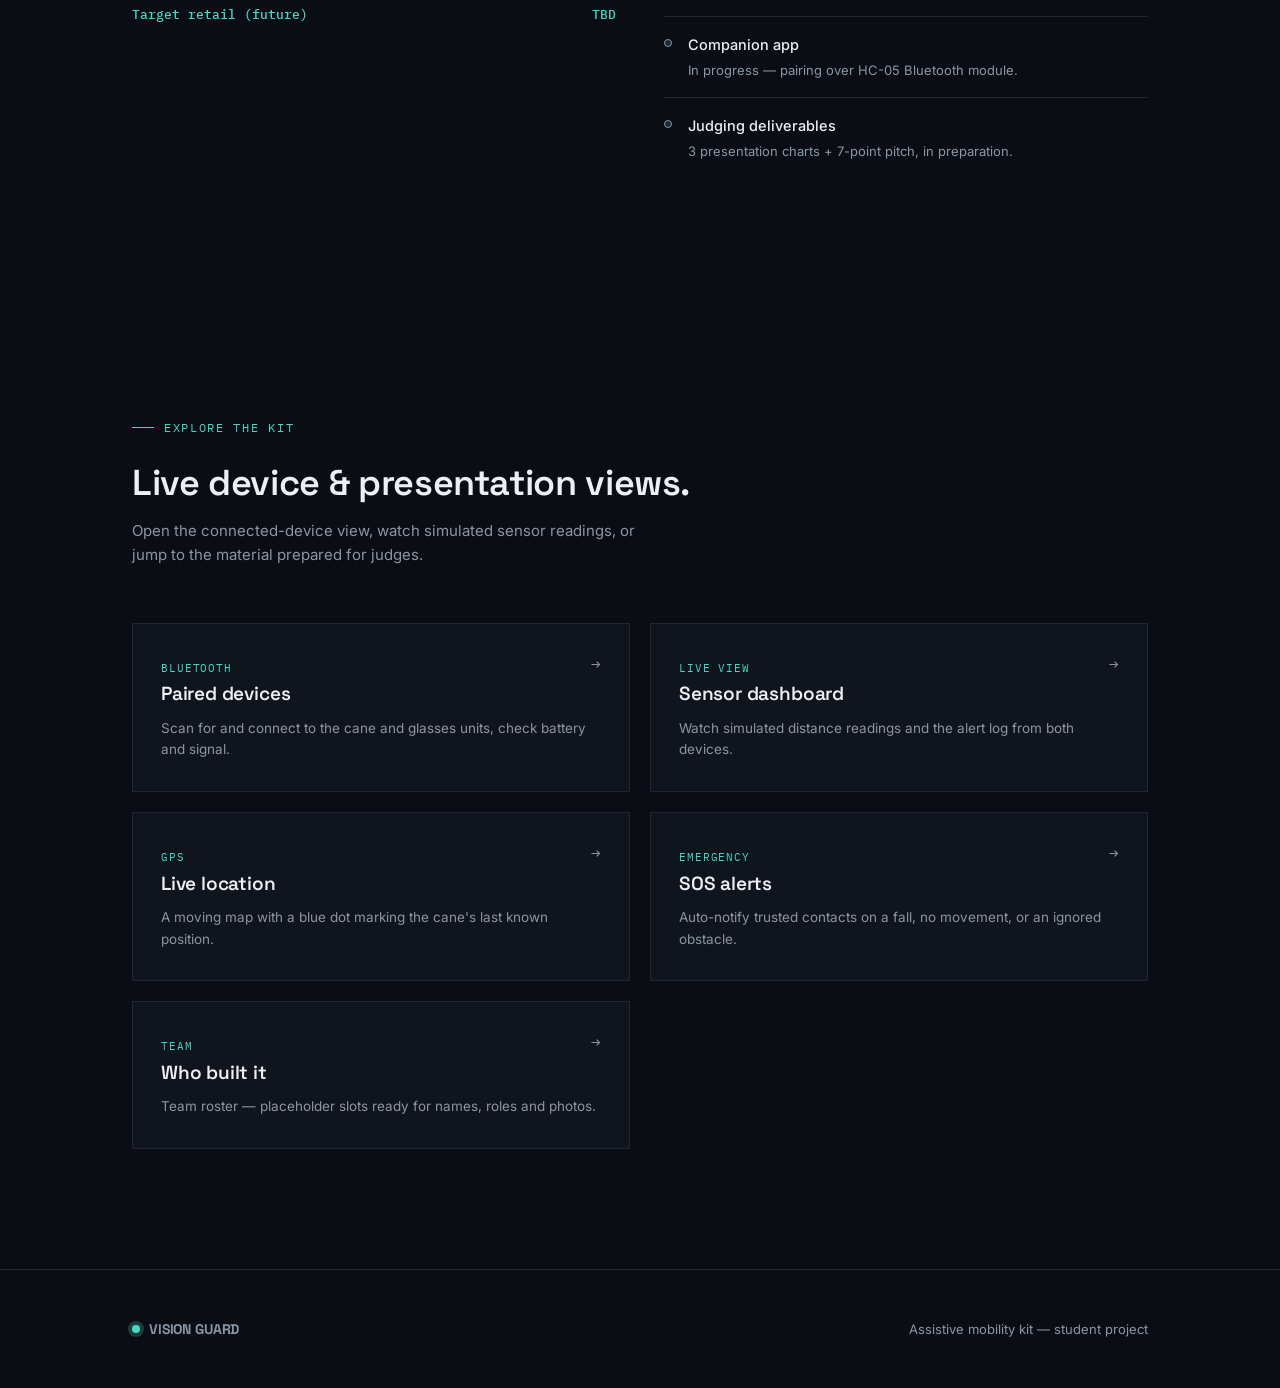
==== commit 3bbbdf54: "Add files via upload" ====
--- a/index.html
+++ b/index.html
@@ -20,6 +20,7 @@
       <a href="devices.html">Devices</a>
       <a href="dashboard.html">Dashboard</a>
       <a href="location.html">Location</a>
+      <a href="sos.html">SOS</a>
     </div>
   </nav>
 </header>
@@ -197,16 +198,16 @@
         <p>A moving map with a blue dot marking the cane's last known position.</p>
         <span class="lc-arrow">→</span>
       </a>
+      <a href="sos.html" class="launch-card reveal">
+        <span class="lc-tag">Emergency</span>
+        <h3>SOS alerts</h3>
+        <p>Auto-notify trusted contacts on a fall, no movement, or an ignored obstacle.</p>
+        <span class="lc-arrow">→</span>
+      </a>
       <a href="team.html" class="launch-card reveal">
         <span class="lc-tag">Team</span>
         <h3>Who built it</h3>
         <p>Team roster — placeholder slots ready for names, roles and photos.</p>
-        <span class="lc-arrow">→</span>
-      </a>
-      <a href="pitch.html" class="launch-card reveal">
-        <span class="lc-tag">For judges</span>
-        <h3>Pitch &amp; charts</h3>
-        <p>Synopsis, presentation charts and the 7-point pitch script.</p>
         <span class="lc-arrow">→</span>
       </a>
     </div>
--- a/styles.css
+++ b/styles.css
@@ -470,3 +470,128 @@
 .launch-card p{font-size:13.5px; color:var(--fog); margin-bottom:0;}
 .launch-card .lc-arrow{position:absolute; top:28px; right:28px; color:var(--fog); font-family:var(--mono); transition:transform .2s ease;}
 .launch-card:hover .lc-arrow{transform:translateX(4px); color:var(--teal);}
+
+/* ---------- SOS / emergency page ---------- */
+.sos-banner{
+  background:var(--amber-dim);
+  border:1px solid var(--amber);
+  padding:22px 26px;
+  display:flex; align-items:center; justify-content:space-between;
+  gap:20px; flex-wrap:wrap;
+  margin-top:32px;
+}
+.sos-banner.critical{ background:#3A1414; border-color:#E0655F; }
+.sos-banner-text h4{ font-size:16px; margin-bottom:4px; color:var(--paper); }
+.sos-banner-text p{ font-family:var(--mono); font-size:12.5px; color:var(--fog); }
+.countdown-wrap{ display:flex; align-items:center; gap:14px; }
+.countdown-ring{ transform:rotate(-90deg); }
+.countdown-ring circle{ fill:none; stroke-width:4; }
+.countdown-ring .bg{ stroke:var(--line); }
+.countdown-ring .fg{ stroke:#E0655F; stroke-linecap:round; transition:stroke-dashoffset 1s linear; }
+.countdown-num{ font-family:var(--mono); font-size:20px; color:var(--paper); position:absolute; }
+.countdown-box{ position:relative; width:56px; height:56px; display:flex; align-items:center; justify-content:center; }
+
+.monitor-grid{
+  display:grid; grid-template-columns:repeat(3,1fr); gap:20px;
+  margin-top:40px;
+}
+@media (max-width:860px){ .monitor-grid{grid-template-columns:1fr;} }
+.monitor-card{
+  background:var(--panel); border:1px solid var(--line);
+  padding:26px 24px;
+  transition:border-color .2s ease;
+}
+.monitor-card.on{ border-color:var(--teal-dim); }
+.monitor-card .mc-top{ display:flex; align-items:center; justify-content:space-between; margin-bottom:14px; }
+.monitor-card h4{ font-size:15px; font-weight:500; }
+.monitor-card p{ font-size:13px; color:var(--fog); margin-bottom:16px; }
+.mc-status{ font-family:var(--mono); font-size:11px; color:var(--fog); }
+.mc-status.live{ color:var(--teal); }
+
+.toggle{
+  width:38px; height:22px; border-radius:11px;
+  background:var(--panel-raised); border:1px solid var(--line);
+  position:relative; cursor:pointer; flex-shrink:0;
+  transition:background .2s ease, border-color .2s ease;
+}
+.toggle::after{
+  content:""; position:absolute; top:2px; left:2px;
+  width:16px; height:16px; border-radius:50%;
+  background:var(--fog);
+  transition:transform .2s ease, background .2s ease;
+}
+.toggle.on{ background:var(--teal-dim); border-color:var(--teal); }
+.toggle.on::after{ transform:translateX(16px); background:var(--teal); }
+
+.contact-list{ display:flex; flex-direction:column; gap:12px; margin-top:24px; }
+.contact-row{
+  background:var(--panel); border:1px solid var(--line);
+  padding:16px 20px;
+  display:grid; grid-template-columns:auto 1fr auto auto;
+  align-items:center; gap:18px;
+}
+@media (max-width:600px){ .contact-row{grid-template-columns:auto 1fr; row-gap:10px;} }
+.contact-avatar{
+  width:38px; height:38px; border-radius:50%;
+  background:var(--panel-raised); border:1px solid var(--line);
+  display:flex; align-items:center; justify-content:center;
+  font-family:var(--mono); font-size:13px; color:var(--teal);
+}
+.contact-info h5{ font-size:14.5px; font-weight:500; margin-bottom:2px; }
+.contact-info p{ font-family:var(--mono); font-size:12px; color:var(--fog); }
+.contact-del{
+  background:none; border:1px solid var(--line); color:var(--fog);
+  font-family:var(--mono); font-size:11px; padding:7px 12px; border-radius:3px; cursor:pointer;
+}
+.contact-del:hover{ border-color:#E0655F; color:#E0655F; }
+
+.add-contact-form{
+  display:grid; grid-template-columns:1fr 1fr auto; gap:12px;
+  margin-top:20px;
+}
+@media (max-width:600px){ .add-contact-form{grid-template-columns:1fr;} }
+.add-contact-form input{
+  background:var(--panel); border:1px solid var(--line); color:var(--paper);
+  padding:11px 14px; font-family:var(--body); font-size:14px; border-radius:3px;
+}
+.add-contact-form input:focus{ outline:none; border-color:var(--teal); }
+
+.sos-log-row{
+  display:grid; grid-template-columns:110px 1fr auto;
+  gap:16px; padding:12px 24px;
+  border-bottom:1px solid var(--line);
+  font-family:var(--mono); font-size:12.5px;
+  align-items:center;
+}
+.sos-log-row:last-child{ border-bottom:none; }
+.sos-log-row .lg-reason{ color:var(--paper); }
+.sos-log-row .lg-tag{ font-size:10.5px; padding:3px 9px; border-radius:12px; text-transform:uppercase; letter-spacing:0.05em; background:var(--amber-dim); color:var(--amber); }
+
+.contact-send-row{
+  display:flex; gap:10px; flex-wrap:wrap; margin-top:16px;
+}
+.contact-send-btn{
+  font-family:var(--mono); font-size:12.5px;
+  padding:10px 16px; border-radius:3px;
+  background:#E0655F; color:#2A0A08; border:none; cursor:pointer;
+  text-decoration:none; display:inline-flex; align-items:center; gap:6px;
+}
+.contact-send-btn:hover{ background:#ea7972; }
+
+/* ---------- team cards ---------- */
+.team-card{
+  background:var(--panel); border:1px solid var(--line);
+  padding:28px 24px;
+  display:flex; flex-direction:column; gap:14px;
+  transition:border-color .2s ease, transform .2s ease;
+}
+.team-card:hover{ border-color:var(--teal); transform:translateY(-2px); }
+.team-avatar{
+  width:52px; height:52px; border-radius:50%;
+  background:var(--panel-raised); border:1px solid var(--line);
+  display:flex; align-items:center; justify-content:center;
+  font-family:var(--mono); font-size:16px; color:var(--teal);
+}
+.team-card h4{ font-size:16px; font-weight:500; margin-bottom:2px; }
+.team-role{ font-family:var(--mono); font-size:11.5px; color:var(--amber); letter-spacing:0.03em; }
+.team-desc{ font-size:13px; color:var(--fog); line-height:1.55; }
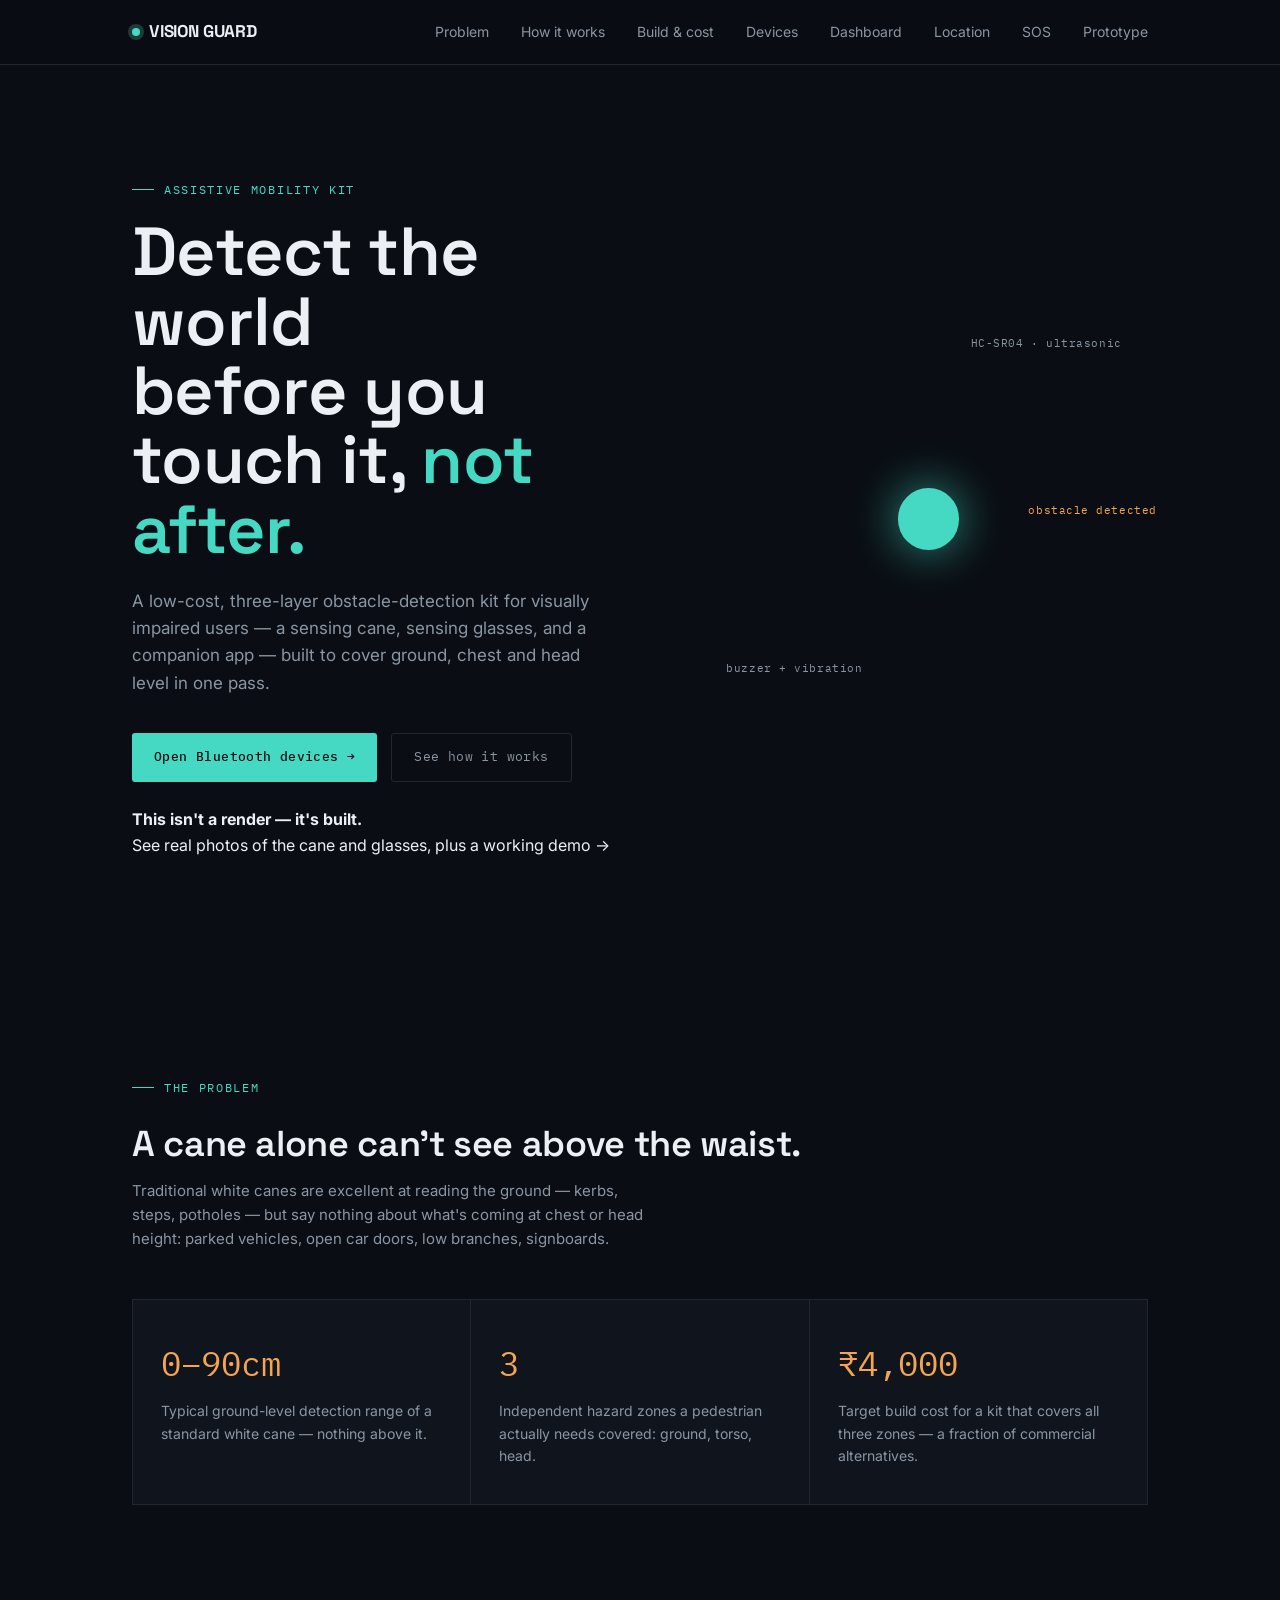
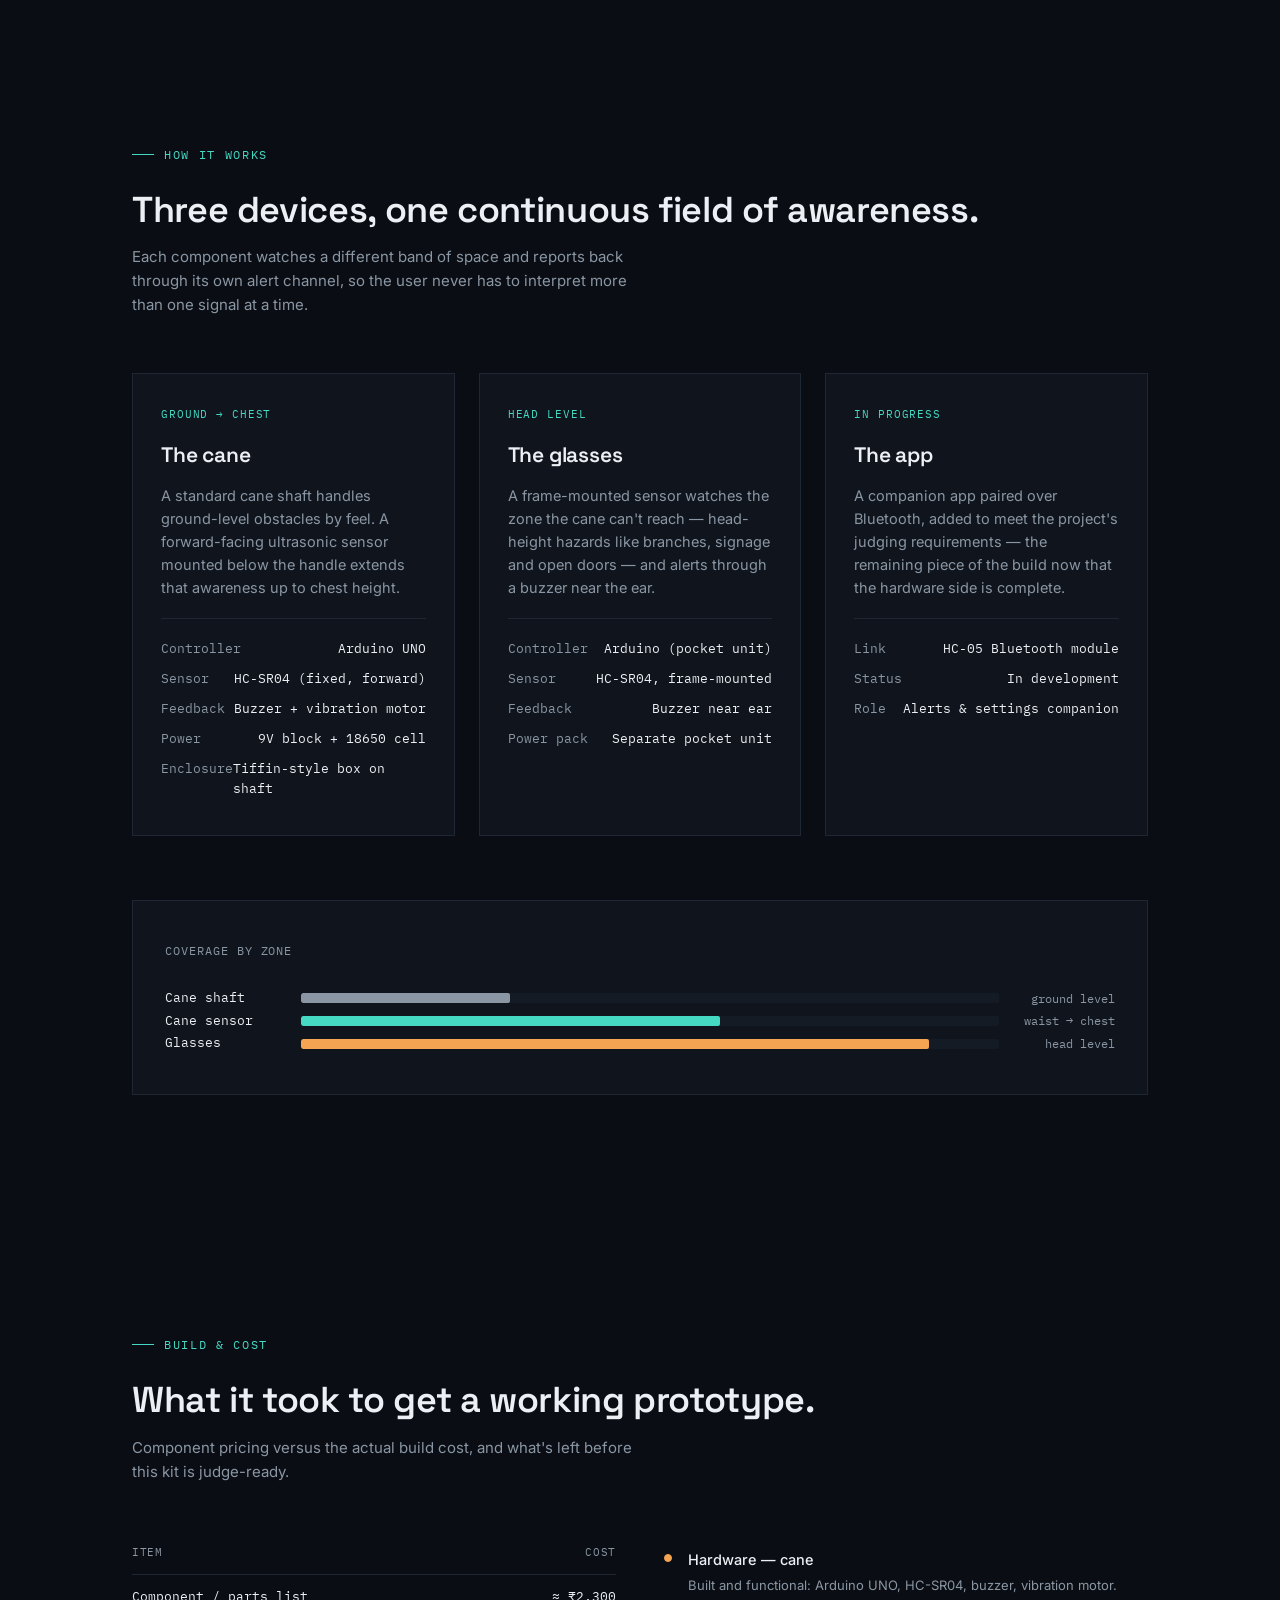
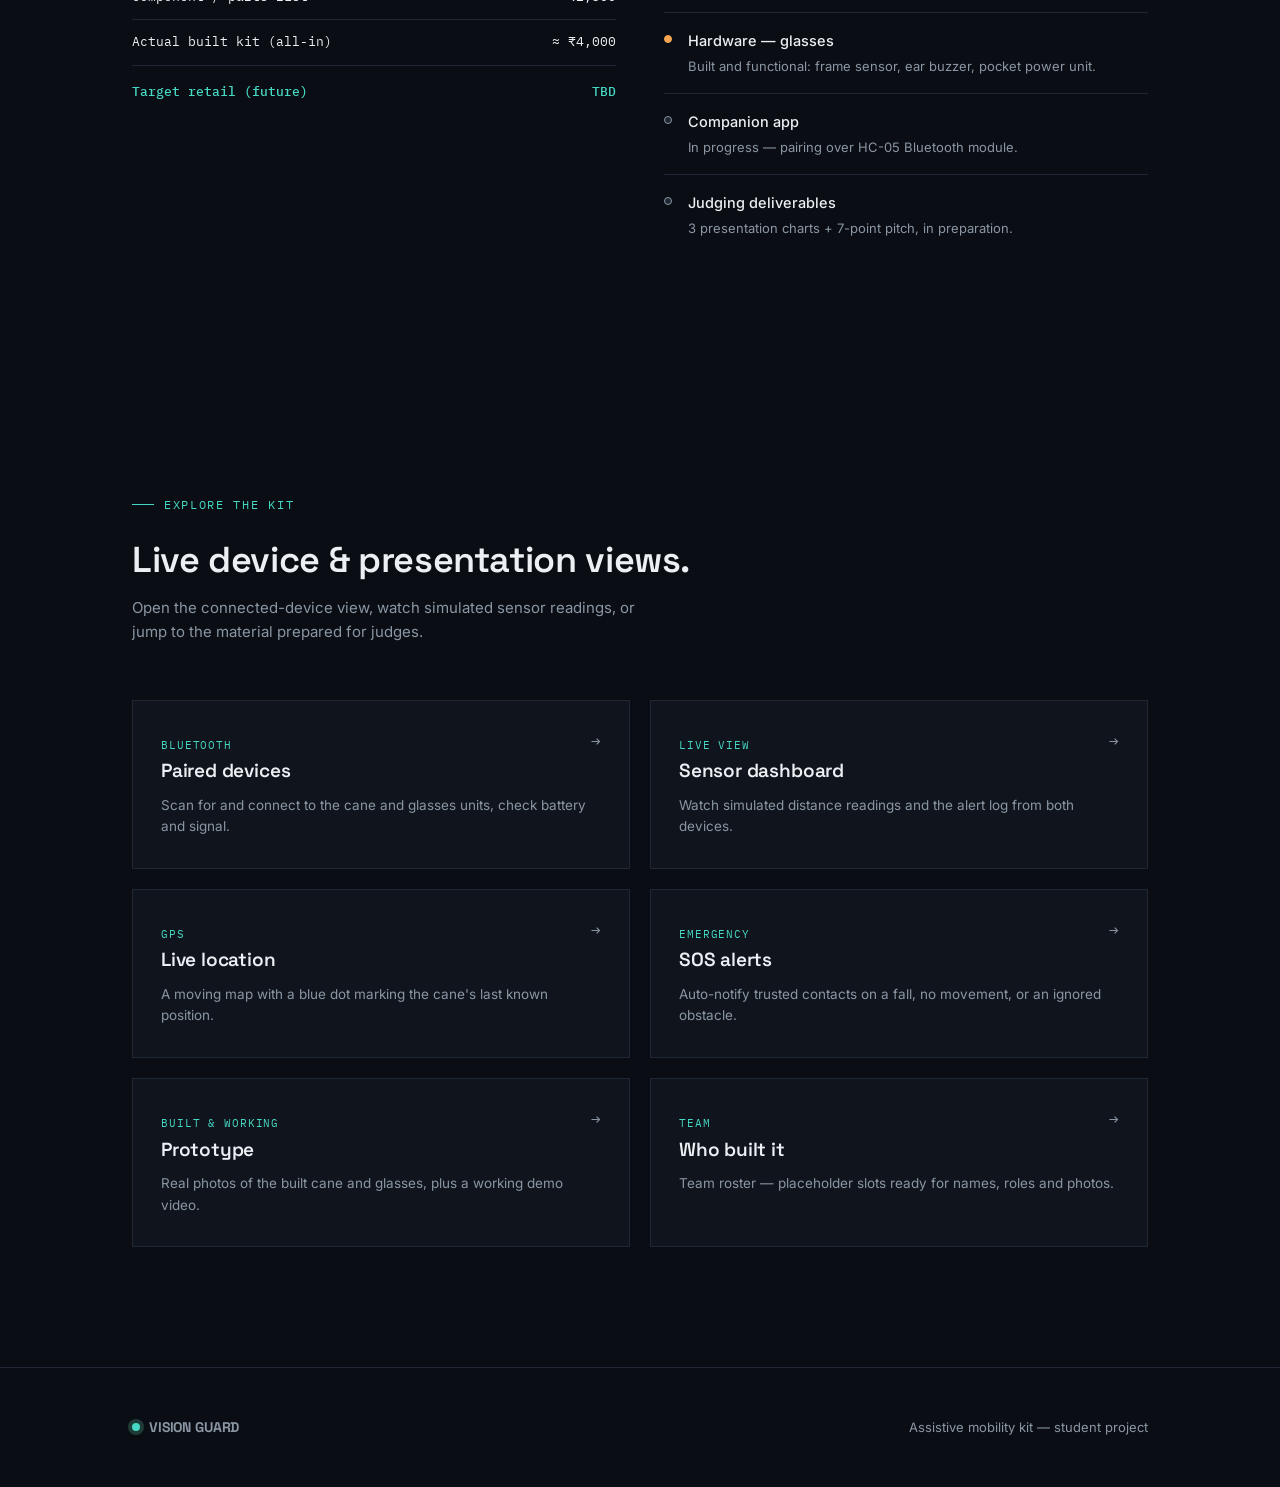
==== commit 178d4509: "Add files via upload" ====
--- a/index.html
+++ b/index.html
@@ -21,6 +21,7 @@
       <a href="dashboard.html">Dashboard</a>
       <a href="location.html">Location</a>
       <a href="sos.html">SOS</a>
+      <a href="prototype.html">Prototype</a>
     </div>
   </nav>
 </header>
@@ -35,6 +36,16 @@
         <a href="devices.html" class="btn btn-primary">Open Bluetooth devices →</a>
         <a href="#how" class="btn btn-ghost">See how it works</a>
       </div>
+      <a href="prototype.html" class="teaser-strip" style="text-decoration:none; color:inherit;">
+        <div class="teaser-thumbs">
+          <img src="media/glasses-front.jpeg" alt="">
+          <img src="media/cane-box-glasses.jpeg" alt="">
+        </div>
+        <div class="teaser-text">
+          <h4>This isn't a render — it's built.</h4>
+          <p>See real photos of the cane and glasses, plus a working demo →</p>
+        </div>
+      </a>
     </div>
     <div class="sonar">
       <div class="sonar-ring r1"></div>
@@ -204,6 +215,12 @@
         <p>Auto-notify trusted contacts on a fall, no movement, or an ignored obstacle.</p>
         <span class="lc-arrow">→</span>
       </a>
+      <a href="prototype.html" class="launch-card reveal">
+        <span class="lc-tag">Built &amp; working</span>
+        <h3>Prototype</h3>
+        <p>Real photos of the built cane and glasses, plus a working demo video.</p>
+        <span class="lc-arrow">→</span>
+      </a>
       <a href="team.html" class="launch-card reveal">
         <span class="lc-tag">Team</span>
         <h3>Who built it</h3>
